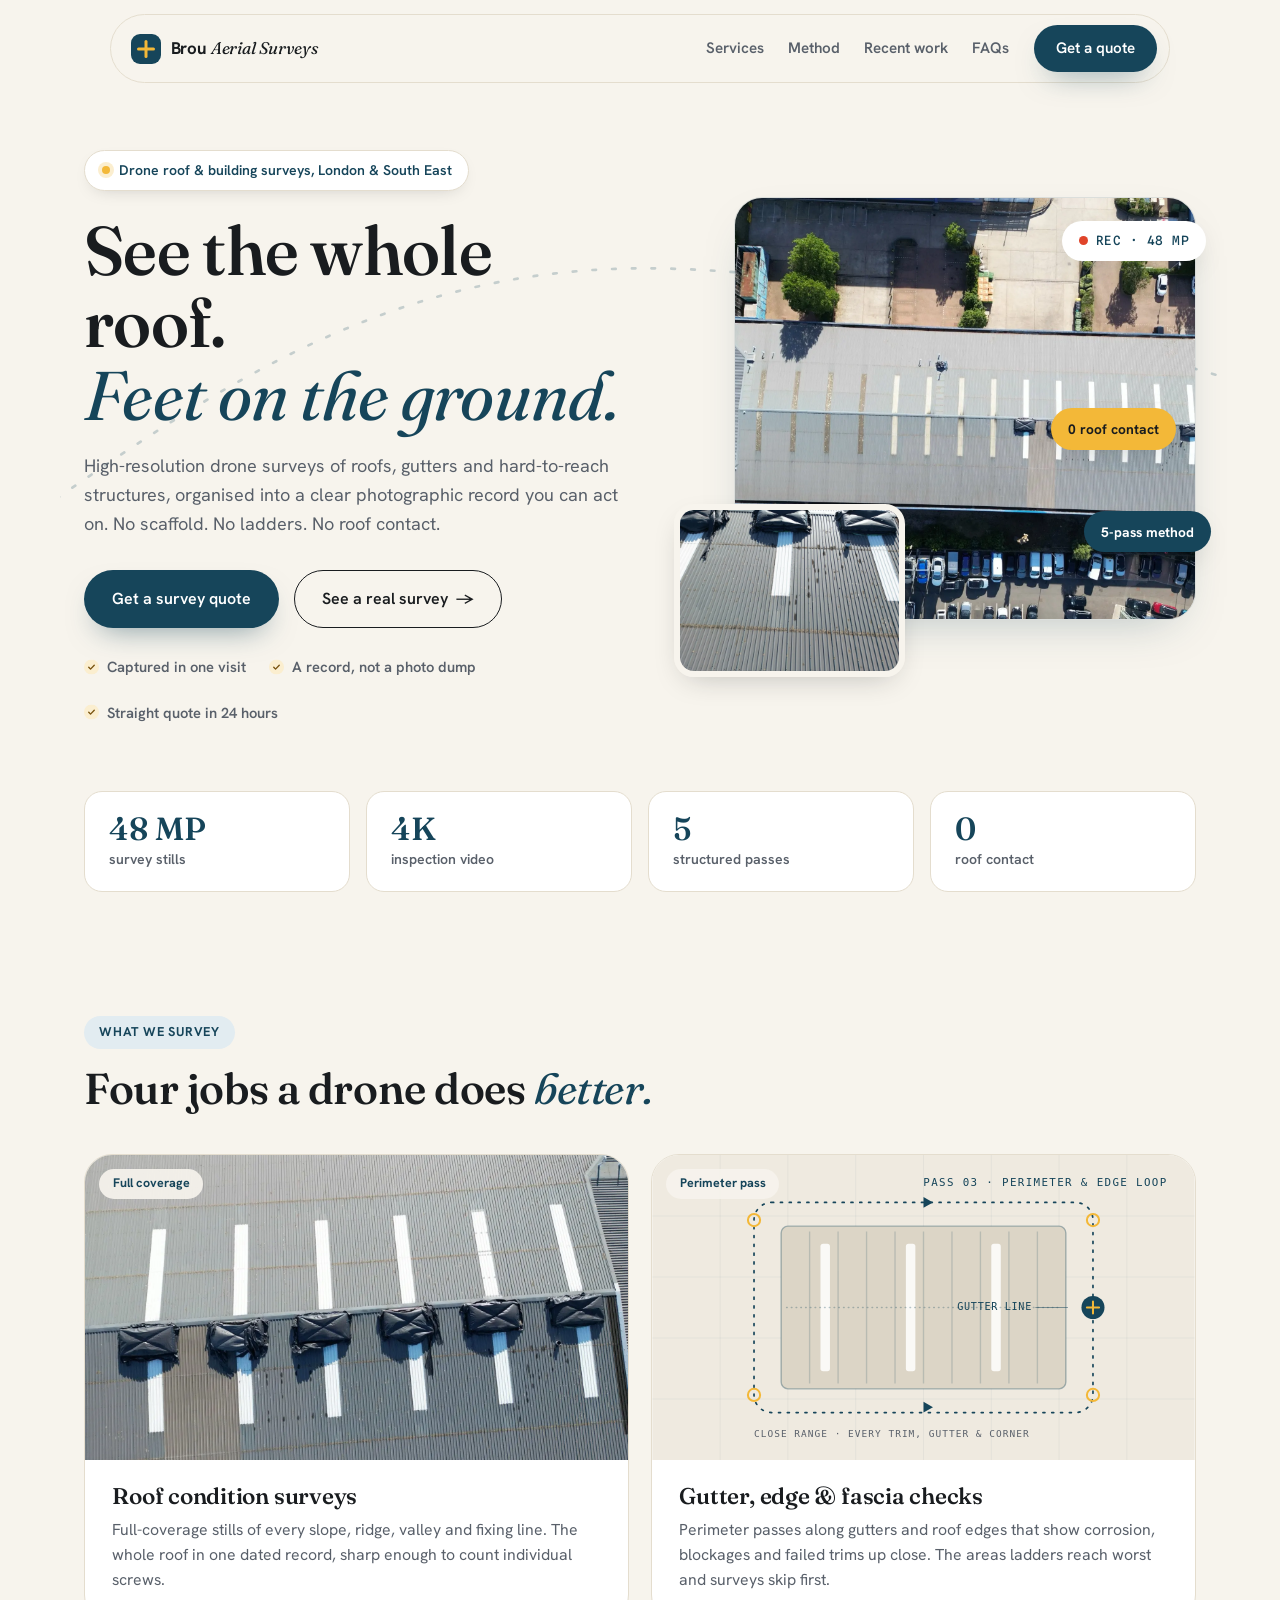
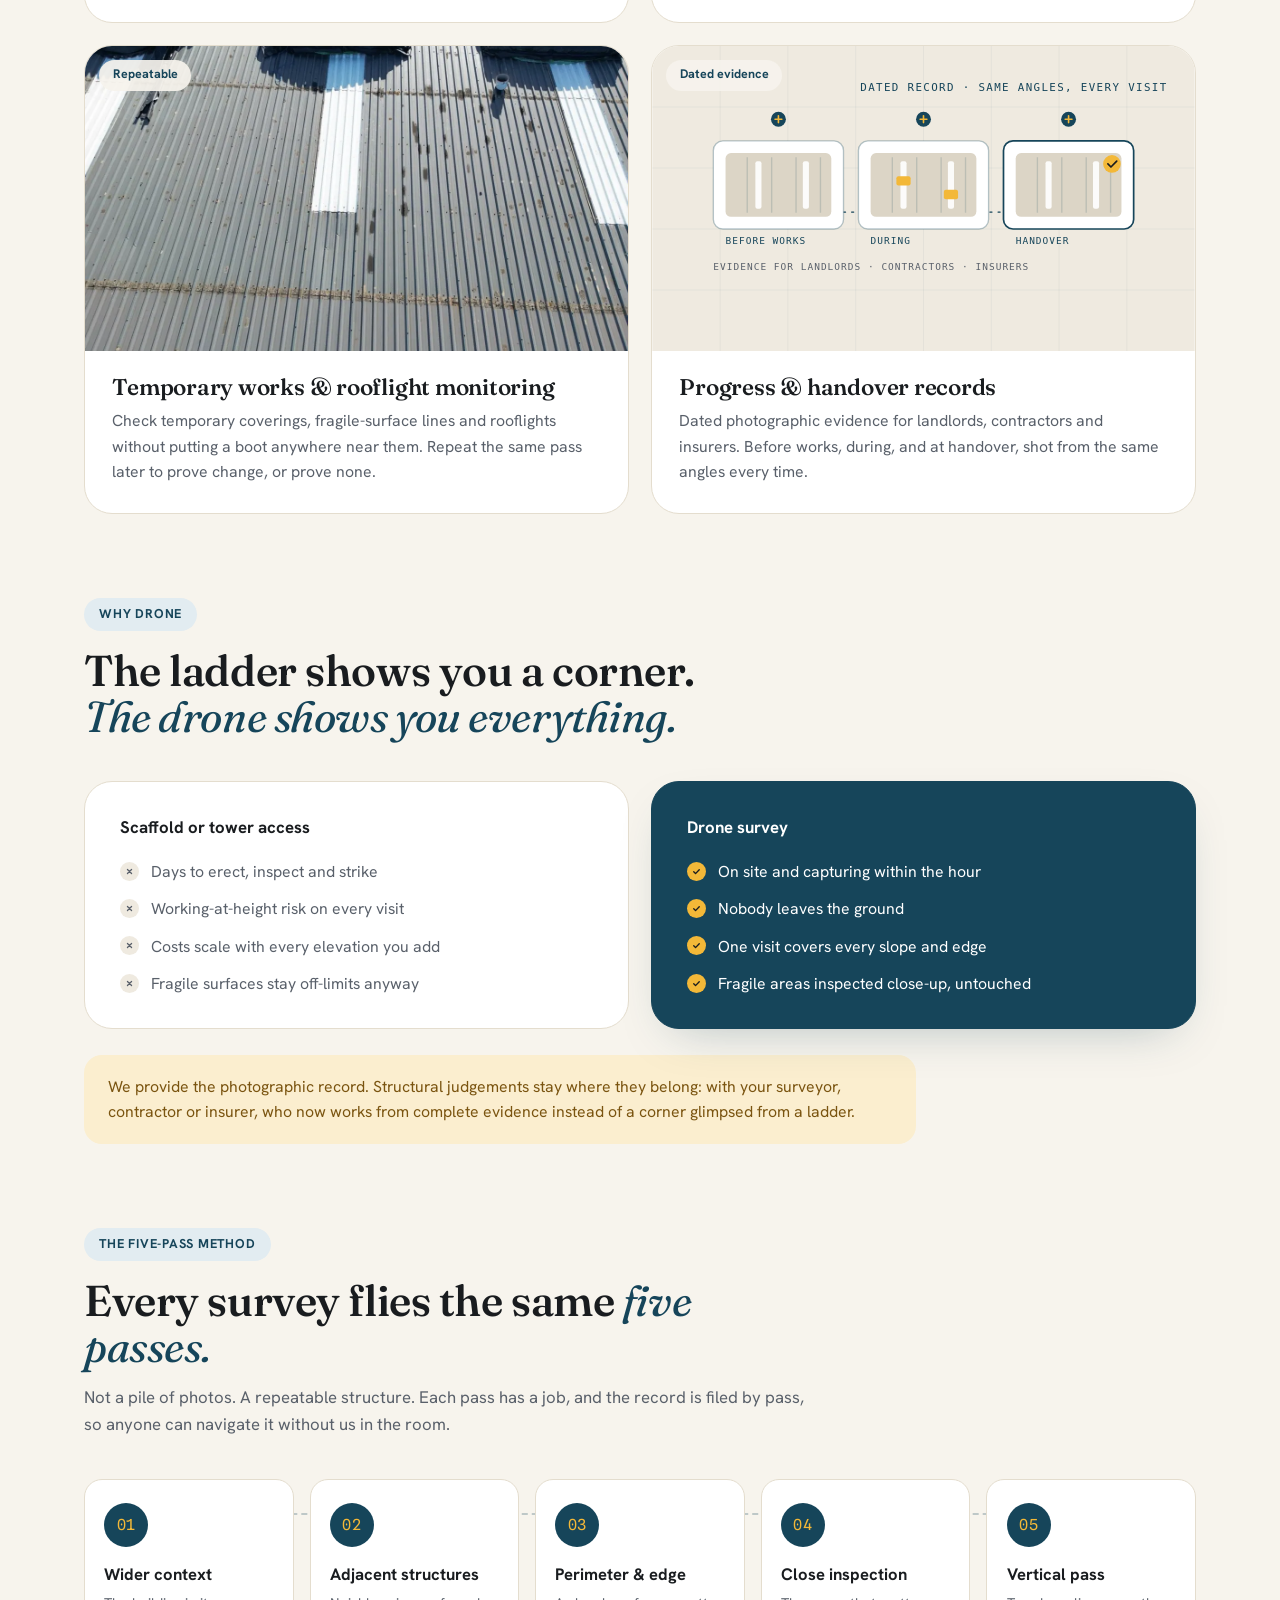
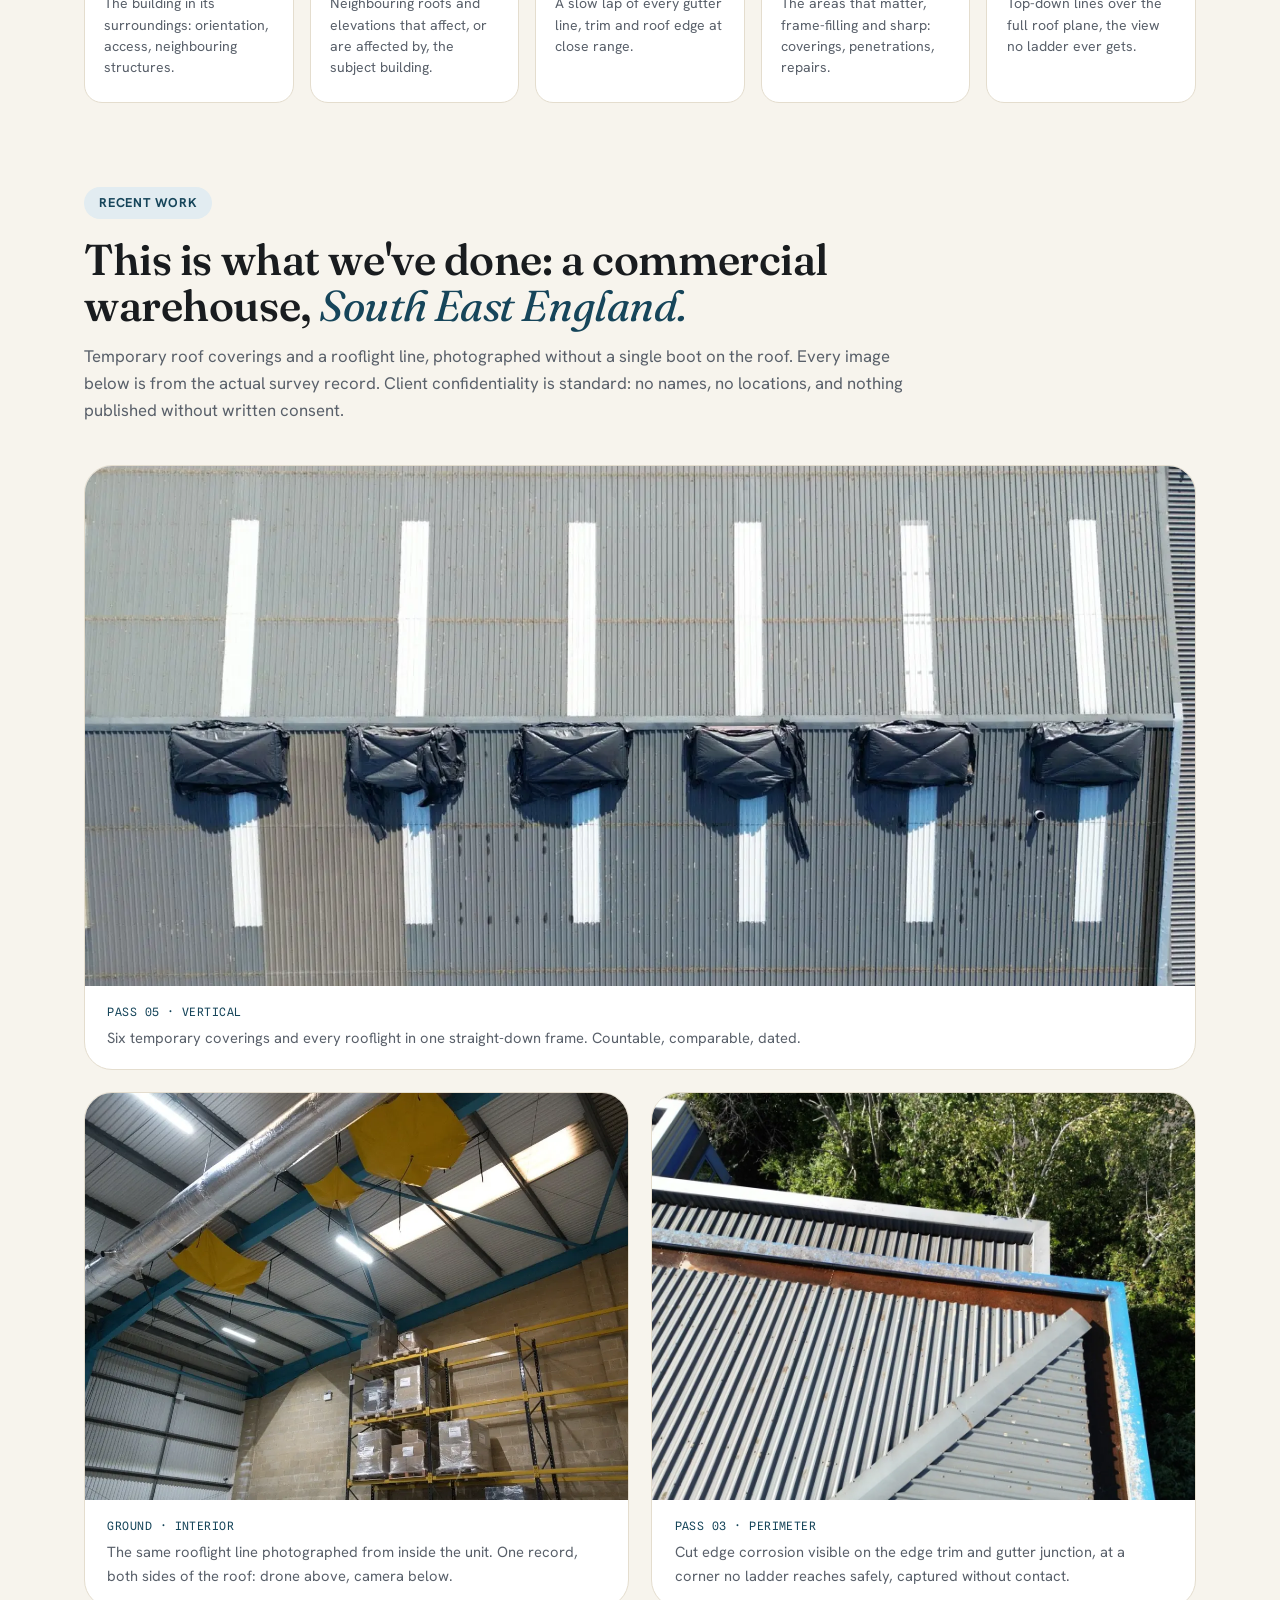
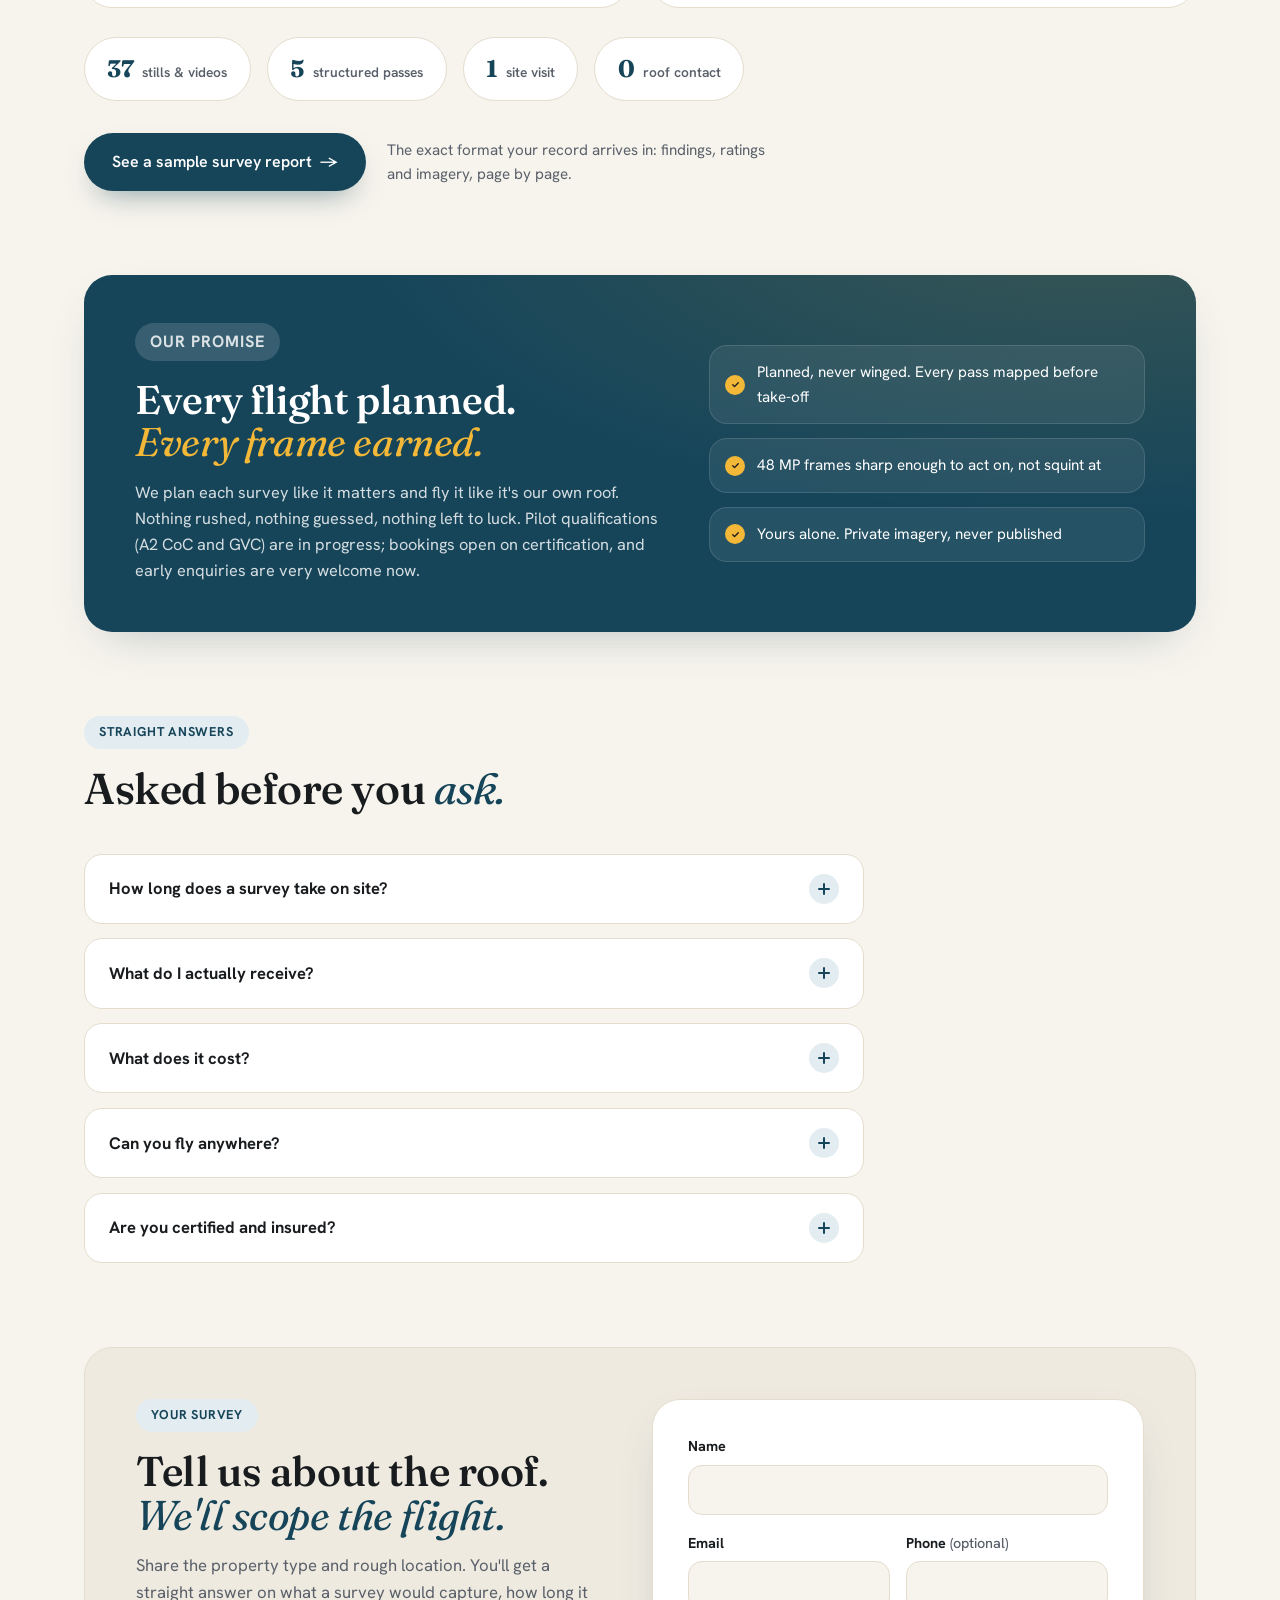
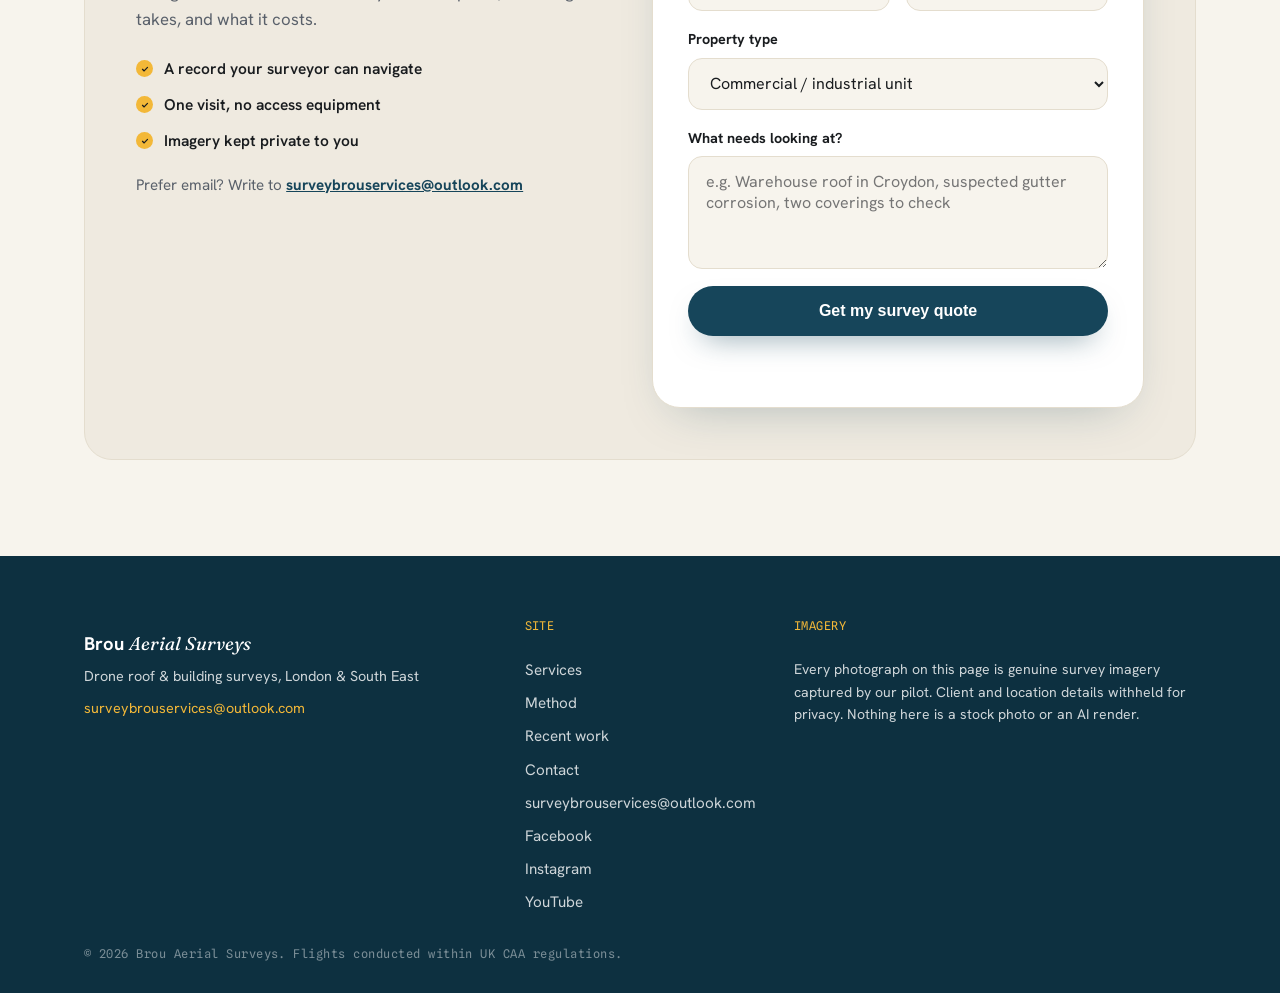
==== index.html @ 005e43a3 "Add social links (Facebook, Instagram, YouTube) to footer Co-Authored-By: Claude Fable 5 <noreply@an" ====
<!doctype html>
<html lang="en-GB">
<head>
  <meta charset="UTF-8" />
  <meta name="viewport" content="width=device-width, initial-scale=1.0, viewport-fit=cover" />
  <title>Brou Aerial Surveys | Drone roof &amp; building surveys, London &amp; South East</title>
  <meta name="description" content="High-resolution drone surveys of roofs, gutters and hard-to-reach structures, turned into a clear photographic record organised by flight pass. No scaffold, no ladders, no roof contact." />
  <meta name="theme-color" content="#F7F4ED" />
  <meta property="og:type" content="website" />
  <meta property="og:url" content="https://marcelking9.github.io/brou-aerial-surveys/" />
  <meta property="og:title" content="Brou Aerial Surveys: see the whole roof, feet on the ground" />
  <meta property="og:description" content="Drone roof &amp; building surveys across London &amp; the South East. 48MP stills, 4K video, a record organised by flight pass, captured without touching the roof." />
  <meta property="og:image" content="https://marcelking9.github.io/brou-aerial-surveys/assets/hero-estate.jpg" />
  <link rel="icon" href="data:image/svg+xml,%3Csvg xmlns='http://www.w3.org/2000/svg' viewBox='0 0 32 32'%3E%3Crect width='32' height='32' rx='8' fill='%2316455A'/%3E%3Cpath d='M16 7v18M7 16h18' stroke='%23F3B838' stroke-width='3' stroke-linecap='round'/%3E%3C/svg%3E" />
  <link rel="manifest" href="./manifest.json" />
  <link rel="apple-touch-icon" href="./assets/icon-180.png" />
  <meta name="mobile-web-app-capable" content="yes" />
  <meta name="apple-mobile-web-app-capable" content="yes" />
  <meta name="apple-mobile-web-app-status-bar-style" content="default" />
  <link rel="preconnect" href="https://fonts.googleapis.com" />
  <link rel="preconnect" href="https://fonts.gstatic.com" crossorigin />
  <link href="https://fonts.googleapis.com/css2?family=Fraunces:ital,opsz,wght@0,9..144,420;0,9..144,560;1,9..144,420&family=Hanken+Grotesk:wght@400;500;600;700&family=Spline+Sans+Mono:wght@500&display=swap" rel="stylesheet" />
  <link rel="stylesheet" href="./styles.css?v=20260703d" />
</head>
<body>

  <header class="topbar" id="topbar">
    <div class="topbar-pill">
      <a class="brand" href="#top">
        <span class="brand-mark" aria-hidden="true"></span>
        <span class="brand-word">Brou <em>Aerial&nbsp;Surveys</em></span>
      </a>
      <nav class="topnav" aria-label="Main">
        <a href="#services">Services</a>
        <a href="#method">Method</a>
        <a href="#casestudy">Recent work</a>
        <a href="#faq">FAQs</a>
      </nav>
      <a class="btn btn-solid btn-nav" href="#contact">Get a quote</a>
      <button class="nav-toggle" type="button" aria-label="Open menu" aria-expanded="false" aria-controls="mobilenav">
        <span></span><span></span>
      </button>
    </div>
  </header>

  <nav class="mobilenav" id="mobilenav" aria-label="Mobile">
    <a href="#services">Services</a>
    <a href="#method">Method</a>
    <a href="#casestudy">Recent work</a>
    <a href="#faq">FAQs</a>
    <a href="#contact"><em>Get a quote</em></a>
  </nav>

  <main id="top">

    <!-- ============ HERO ============ -->
    <section class="hero" aria-labelledby="hero-title">
      <svg class="hero-path" viewBox="0 0 1200 520" fill="none" aria-hidden="true" preserveAspectRatio="xMidYMid slice">
        <path d="M-40 430 C 240 380, 340 140, 620 150 S 1080 320, 1260 210" stroke="currentColor" stroke-width="1.5" stroke-dasharray="2 9" stroke-linecap="round"/>
      </svg>
      <div class="hero-inner">
        <div class="hero-copy">
          <p class="hero-badge"><span class="dot" aria-hidden="true"></span>Drone roof &amp; building surveys, London &amp; South East</p>
          <h1 id="hero-title">See the whole roof.<br /><em>Feet on the ground.</em></h1>
          <p class="hero-sub">High-resolution drone surveys of roofs, gutters and hard-to-reach structures, organised into a clear photographic record you can act on. No scaffold. No ladders. No roof contact.</p>
          <div class="hero-actions">
            <a class="btn btn-solid" href="#contact">Get a survey quote</a>
            <a class="btn btn-line" href="#casestudy">See a real survey <span aria-hidden="true">→</span></a>
          </div>
          <ul class="hero-trust" aria-label="What you can expect">
            <li>Captured in one visit</li>
            <li>A record, not a photo dump</li>
            <li>Straight quote in 24 hours</li>
          </ul>
        </div>
        <div class="hero-media" aria-hidden="false">
          <figure class="hero-photo">
            <img fetchpriority="high" src="./assets/hero-estate.webp" alt="Top-down drone photograph of a full commercial warehouse roof and its surroundings, captured in a single frame" />
          </figure>
          <figure class="hero-photo-sm">
            <img loading="lazy" decoding="async" src="./assets/coverings-close.webp" alt="Close-range drone photograph of temporary coverings secured over warehouse rooflights" />
          </figure>
          <div class="hero-chip chip-a mono"><span class="chip-dot" aria-hidden="true"></span>REC · 48 MP</div>
          <div class="hero-chip chip-b">0 roof contact</div>
          <div class="hero-chip chip-c">5-pass method</div>
        </div>
      </div>
      <ul class="stat-strip reveal-stagger" aria-label="Capture specification">
        <li><strong>48 MP</strong><span>survey stills</span></li>
        <li><strong>4K</strong><span>inspection video</span></li>
        <li><strong>5</strong><span>structured passes</span></li>
        <li><strong>0</strong><span>roof contact</span></li>
      </ul>
    </section>

    <!-- ============ SERVICES ============ -->
    <section class="section" id="services" aria-labelledby="services-title">
      <header class="section-head reveal">
        <p class="eyebrow">What we survey</p>
        <h2 id="services-title">Four jobs a drone does <em>better.</em></h2>
      </header>
      <div class="svc-grid reveal-stagger">
        <article class="svc">
          <div class="svc-media"><img loading="lazy" decoding="async" src="./assets/vertical-wide.webp" alt="Top-down drone view of a warehouse roof plane with rooflight lines and temporary coverings" /><span class="svc-tag">Full coverage</span></div>
          <div class="svc-body">
            <h3>Roof condition surveys</h3>
            <p>Full-coverage stills of every slope, ridge, valley and fixing line. The whole roof in one dated record, sharp enough to count individual screws.</p>
          </div>
        </article>
        <article class="svc">
          <div class="svc-media is-diagram"><img loading="lazy" decoding="async" src="./assets/diag-perimeter.svg" alt="Flight-plan diagram of a perimeter and edge inspection loop around a warehouse roof, with waypoints at every corner" /><span class="svc-tag">Perimeter pass</span></div>
          <div class="svc-body">
            <h3>Gutter, edge &amp; fascia checks</h3>
            <p>Perimeter passes along gutters and roof edges that show corrosion, blockages and failed trims up close. The areas ladders reach worst and surveys skip first.</p>
          </div>
        </article>
        <article class="svc">
          <div class="svc-media"><img loading="lazy" decoding="async" src="./assets/coverings-close.webp" alt="Close-range drone photograph of temporary coverings and rooflights on a fragile roof surface" /><span class="svc-tag">Repeatable</span></div>
          <div class="svc-body">
            <h3>Temporary works &amp; rooflight monitoring</h3>
            <p>Check temporary coverings, fragile-surface lines and rooflights without putting a boot anywhere near them. Repeat the same pass later to prove change, or prove none.</p>
          </div>
        </article>
        <article class="svc">
          <div class="svc-media is-diagram"><img loading="lazy" decoding="async" src="./assets/diag-record.svg" alt="Diagram of three dated survey frames of the same roof (before works, during, at handover) captured from the same angles" /><span class="svc-tag">Dated evidence</span></div>
          <div class="svc-body">
            <h3>Progress &amp; handover records</h3>
            <p>Dated photographic evidence for landlords, contractors and insurers. Before works, during, and at handover, shot from the same angles every time.</p>
          </div>
        </article>
      </div>
    </section>

    <!-- ============ WHY DRONE ============ -->
    <section class="section compare" aria-labelledby="compare-title">
      <header class="section-head reveal">
        <p class="eyebrow">Why drone</p>
        <h2 id="compare-title">The ladder shows you a corner.<br /><em>The drone shows you everything.</em></h2>
      </header>
      <div class="compare-grid reveal-stagger">
        <div class="compare-col">
          <p class="compare-head">Scaffold or tower access</p>
          <ul class="list-x">
            <li>Days to erect, inspect and strike</li>
            <li>Working-at-height risk on every visit</li>
            <li>Costs scale with every elevation you add</li>
            <li>Fragile surfaces stay off-limits anyway</li>
          </ul>
        </div>
        <div class="compare-col is-drone">
          <p class="compare-head">Drone survey</p>
          <ul class="list-check">
            <li>On site and capturing within the hour</li>
            <li>Nobody leaves the ground</li>
            <li>One visit covers every slope and edge</li>
            <li>Fragile areas inspected close-up, untouched</li>
          </ul>
        </div>
      </div>
      <p class="compare-note reveal">We provide the photographic record. Structural judgements stay where they belong: with your surveyor, contractor or insurer, who now works from complete evidence instead of a corner glimpsed from a ladder.</p>
    </section>

    <!-- ============ METHOD ============ -->
    <section class="section method" id="method" aria-labelledby="method-title">
      <header class="section-head reveal">
        <p class="eyebrow">The five-pass method</p>
        <h2 id="method-title">Every survey flies the same <em>five passes.</em></h2>
        <p class="section-sub">Not a pile of photos. A repeatable structure. Each pass has a job, and the record is filed by pass, so anyone can navigate it without us in the room.</p>
      </header>
      <ol class="pass-list reveal-stagger">
        <li><span class="pass-no mono">01</span><strong>Wider context</strong><p>The building in its surroundings: orientation, access, neighbouring structures.</p></li>
        <li><span class="pass-no mono">02</span><strong>Adjacent structures</strong><p>Neighbouring roofs and elevations that affect, or are affected by, the subject building.</p></li>
        <li><span class="pass-no mono">03</span><strong>Perimeter &amp; edge</strong><p>A slow lap of every gutter line, trim and roof edge at close range.</p></li>
        <li><span class="pass-no mono">04</span><strong>Close inspection</strong><p>The areas that matter, frame-filling and sharp: coverings, penetrations, repairs.</p></li>
        <li><span class="pass-no mono">05</span><strong>Vertical pass</strong><p>Top-down lines over the full roof plane, the view no ladder ever gets.</p></li>
      </ol>
    </section>

    <!-- ============ CASE STUDY ============ -->
    <section class="section casestudy" id="casestudy" aria-labelledby="case-title">
      <header class="section-head reveal">
        <p class="eyebrow">Recent work</p>
        <h2 id="case-title">This is what we've done: a commercial warehouse, <em>South East England.</em></h2>
        <p class="section-sub">Temporary roof coverings and a rooflight line, photographed without a single boot on the roof. Every image below is from the actual survey record. Client confidentiality is standard: no names, no locations, and nothing published without written consent.</p>
      </header>
      <figure class="case-figure case-wide reveal">
        <img loading="lazy" decoding="async" src="./assets/vertical-line.webp" alt="Straight-down drone photograph of six temporary coverings fixed along a warehouse rooflight line" />
        <figcaption><span class="mono">PASS 05 · VERTICAL</span> Six temporary coverings and every rooflight in one straight-down frame. Countable, comparable, dated.</figcaption>
      </figure>
      <div class="case-pair reveal-stagger">
        <figure class="case-figure">
          <img loading="lazy" decoding="async" src="./assets/inside-rooflights.webp" alt="Interior photograph of the warehouse showing yellow protective covers fitted beneath the same rooflights" />
          <figcaption><span class="mono">GROUND · INTERIOR</span> The same rooflight line photographed from inside the unit. One record, both sides of the roof: drone above, camera below.</figcaption>
        </figure>
        <figure class="case-figure">
          <img loading="lazy" decoding="async" src="./assets/corner-edge.webp" alt="Drone photograph looking down at a roof corner showing corroded blue edge trim and gutter junctions" />
          <figcaption><span class="mono">PASS 03 · PERIMETER</span> Cut edge corrosion visible on the edge trim and gutter junction, at a corner no ladder reaches safely, captured without contact.</figcaption>
        </figure>
      </div>
      <ul class="case-stats reveal" aria-label="Survey record contents">
        <li><strong>37</strong><span>stills &amp; videos</span></li>
        <li><strong>5</strong><span>structured passes</span></li>
        <li><strong>1</strong><span>site visit</span></li>
        <li><strong>0</strong><span>roof contact</span></li>
      </ul>
      <div class="case-cta reveal">
        <a class="btn btn-solid" href="./sample-report.html">See a sample survey report <span aria-hidden="true">→</span></a>
        <p>The exact format your record arrives in: findings, ratings and imagery, page by page.</p>
      </div>
    </section>

    <!-- ============ PROMISE ============ -->
    <section class="section" id="compliance" aria-labelledby="compliance-title">
      <div class="compliance-panel reveal">
        <div class="compliance-copy">
          <p class="eyebrow eyebrow-light">Our promise</p>
          <h2 id="compliance-title">Every flight planned.<br /><em>Every frame earned.</em></h2>
          <p>We plan each survey like it matters and fly it like it's our own roof. Nothing rushed, nothing guessed, nothing left to luck. Pilot qualifications (A2 CoC and GVC) are in progress; bookings open on certification, and early enquiries are very welcome now.</p>
        </div>
        <ul class="compliance-list">
          <li>Planned, never winged. Every pass mapped before take-off</li>
          <li>48&nbsp;MP frames sharp enough to act on, not squint at</li>
          <li>Yours alone. Private imagery, never published</li>
        </ul>
      </div>
    </section>

    <!-- ============ FAQ ============ -->
    <section class="section faq" id="faq" aria-labelledby="faq-title">
      <header class="section-head reveal">
        <p class="eyebrow">Straight answers</p>
        <h2 id="faq-title">Asked before you <em>ask.</em></h2>
      </header>
      <div class="faq-list reveal-stagger">
        <details>
          <summary>How long does a survey take on site?<span class="faq-icon" aria-hidden="true"></span></summary>
          <p>Most single-building surveys are captured within the hour. We arrive, run the airspace and site checks, fly the five passes, and you get on with your day. No access equipment, no closures, no fuss.</p>
        </details>
        <details>
          <summary>What do I actually receive?<span class="faq-icon" aria-hidden="true"></span></summary>
          <p>A dated photographic record of 48&nbsp;MP stills and 4K video, filed by flight pass so you can navigate it without us in the room. Shared privately with you, and only you. <a href="./sample-report.html">See a sample report</a> for the exact format.</p>
        </details>
        <details>
          <summary>What does it cost?<span class="faq-icon" aria-hidden="true"></span></summary>
          <p>Each survey is scoped on the roof itself: size, access and airspace. Send the property type and rough location and you'll have a straight quote within 24 hours. If you already have a scaffold or cherry picker quote, send that too and compare the two.</p>
        </details>
        <details>
          <summary>Can you fly anywhere?<span class="faq-icon" aria-hidden="true"></span></summary>
          <p>Airspace is checked before every flight. Most sites in London and the South East are flyable; some need extra permissions or coordination, and we tell you that up front, before anything is booked.</p>
        </details>
        <details>
          <summary>Are you certified and insured?<span class="faq-icon" aria-hidden="true"></span></summary>
          <p>Every flight is planned and flown within UK CAA rules. Pilot qualifications (A2 CoC and GVC) are in progress. Commercial bookings open on certification and insurance, and early enquiries are very welcome now.</p>
        </details>
      </div>
    </section>

    <!-- ============ CONTACT ============ -->
    <section class="contact" id="contact" aria-labelledby="contact-title">
      <div class="contact-inner">
        <div class="contact-copy reveal">
          <p class="eyebrow">Your survey</p>
          <h2 id="contact-title">Tell us about the roof.<br /><em>We'll scope the flight.</em></h2>
          <p class="section-sub">Share the property type and rough location. You'll get a straight answer on what a survey would capture, how long it takes, and what it costs.</p>
          <ul class="contact-trust">
            <li>A record your surveyor can navigate</li>
            <li>One visit, no access equipment</li>
            <li>Imagery kept private to you</li>
          </ul>
          <p class="contact-alt">Prefer email? Write to <a href="mailto:surveybrouservices@outlook.com">surveybrouservices@outlook.com</a></p>
        </div>
        <form class="contact-form reveal" name="drone-enquiry" method="POST" novalidate>
          <p class="hp" hidden aria-hidden="true"><label>Leave this empty <input name="bot-field" tabindex="-1" autocomplete="off" /></label></p>
          <div class="field">
            <label for="cName">Name</label>
            <input id="cName" type="text" name="name" autocomplete="name" required />
          </div>
          <div class="field-row">
            <div class="field">
              <label for="cEmail">Email</label>
              <input id="cEmail" type="email" name="email" autocomplete="email" required />
            </div>
            <div class="field">
              <label for="cPhone">Phone <span class="opt">(optional)</span></label>
              <input id="cPhone" type="tel" name="phone" autocomplete="tel" />
            </div>
          </div>
          <div class="field">
            <label for="cType">Property type</label>
            <select id="cType" name="property_type">
              <option value="commercial">Commercial / industrial unit</option>
              <option value="residential">Residential property</option>
              <option value="block">Block / estate management</option>
              <option value="other">Something else</option>
            </select>
          </div>
          <div class="field">
            <label for="cMessage">What needs looking at?</label>
            <textarea id="cMessage" name="message" rows="4" placeholder="e.g. Warehouse roof in Croydon, suspected gutter corrosion, two coverings to check"></textarea>
          </div>
          <button class="btn btn-solid btn-full" type="submit">Get my survey quote</button>
          <p class="form-status" id="contactStatus" role="status" aria-live="polite"></p>
          <noscript><p class="form-noscript">JavaScript is required to send this enquiry securely. Please enable JavaScript and try again.</p></noscript>
        </form>
      </div>
    </section>
  </main>

  <footer class="footer">
    <div class="footer-inner">
      <div class="footer-brand">
        <span class="brand-mark" aria-hidden="true"></span>
        <p>Brou <em>Aerial Surveys</em></p>
        <span>Drone roof &amp; building surveys, London &amp; South East</span>
        <a class="footer-mail" href="mailto:surveybrouservices@outlook.com">surveybrouservices@outlook.com</a>
      </div>
      <div class="footer-col">
        <p class="footer-head mono">Site</p>
        <a href="#services">Services</a>
        <a href="#method">Method</a>
        <a href="#casestudy">Recent work</a>
        <a href="#contact">Contact</a>
        <a href="mailto:surveybrouservices@outlook.com">surveybrouservices@outlook.com</a>
        <a href="https://www.facebook.com/profile.php?id=61591275375540" target="_blank" rel="noopener">Facebook</a>
        <a href="https://www.instagram.com/surveybrouservices/" target="_blank" rel="noopener">Instagram</a>
        <a href="https://www.youtube.com/@surveybrouservices" target="_blank" rel="noopener">YouTube</a>
      </div>
      <div class="footer-col footer-note">
        <p class="footer-head mono">Imagery</p>
        <span>Every photograph on this page is genuine survey imagery captured by our pilot. Client and location details withheld for privacy. Nothing here is a stock photo or an AI render.</span>
      </div>
    </div>
    <p class="footer-fine mono">© 2026 Brou Aerial Surveys. Flights conducted within UK CAA regulations.</p>
  </footer>

  <script src="./app.js?v=20260703d"></script>
</body>
</html>
---- styles.css ----
/* ============================================================
   Brou Aerial Surveys — v2 "clear skies" design
   Warm EdTech-platform language translated to drone surveying.
   Palette pulled from the survey photography itself:
   steel-blue edge trim, safety-amber rooflight covers, paper sky.
   ============================================================ */

:root {
  --paper:      #F7F4ED;
  --paper-2:    #EFEAE0;
  --card:       #FFFFFF;
  --ink:        #191C1F;
  --muted:      #59606A;
  --deep:       #16455A;
  --deep-2:     #0D3040;
  --deep-soft:  #E2ECF1;
  --amber:      #F3B838;
  --amber-soft: #FBEECF;
  --amber-ink:  #7A5410;
  --line:       #E4DDCE;
  --r-lg: 28px;
  --r-md: 18px;
  --r-pill: 999px;
  --shadow-soft: 0 18px 50px -24px rgba(22, 69, 90, 0.35);
  --shadow-chip: 0 10px 30px -12px rgba(25, 28, 31, 0.28);
  --font-display: "Fraunces", Georgia, serif;
  --font-body: "Hanken Grotesk", "Helvetica Neue", sans-serif;
  --font-mono: "Spline Sans Mono", "SF Mono", monospace;
}

* { box-sizing: border-box; margin: 0; padding: 0; }

html { scroll-behavior: smooth; scroll-padding-top: 96px; }

body {
  font-family: var(--font-body);
  background: var(--paper);
  color: var(--ink);
  line-height: 1.6;
  -webkit-font-smoothing: antialiased;
  overflow-x: hidden;
}

img { display: block; max-width: 100%; height: auto; }

.mono { font-family: var(--font-mono); letter-spacing: 0.04em; }

h1, h2, h3 { font-family: var(--font-display); font-weight: 560; line-height: 1.06; letter-spacing: -0.01em; }
h1 em, h2 em { font-style: italic; font-weight: 420; color: var(--deep); }

/* ---------- buttons ---------- */
.btn {
  display: inline-flex; align-items: center; gap: 0.5rem;
  padding: 0.95rem 1.7rem;
  border-radius: var(--r-pill);
  font-weight: 600; font-size: 1rem; text-decoration: none;
  border: 1.5px solid transparent;
  cursor: pointer;
  transition: transform 0.18s ease, box-shadow 0.18s ease, background 0.18s ease, color 0.18s ease;
}
.btn-solid {
  background: var(--deep); color: #fff;
  box-shadow: 0 14px 30px -14px rgba(22, 69, 90, 0.55);
}
.btn-solid:hover { background: var(--deep-2); transform: translateY(-2px); }
.btn-line { border-color: var(--ink); color: var(--ink); background: transparent; }
.btn-line:hover { background: var(--ink); color: var(--paper); transform: translateY(-2px); }
.btn-full { width: 100%; justify-content: center; }

/* ---------- topbar ---------- */
.topbar {
  position: fixed; inset: 0 0 auto 0; z-index: 60;
  display: flex; justify-content: center;
  padding: 14px 20px 0;
  pointer-events: none;
}
.topbar-pill {
  pointer-events: auto;
  display: flex; align-items: center; gap: 1.6rem;
  width: min(1060px, 100%);
  padding: 10px 12px 10px 20px;
  background: rgba(247, 244, 237, 0.82);
  backdrop-filter: blur(14px);
  -webkit-backdrop-filter: blur(14px);
  border: 1px solid var(--line);
  border-radius: var(--r-pill);
  transition: box-shadow 0.25s ease;
}
.topbar.is-scrolled .topbar-pill { box-shadow: var(--shadow-chip); }

.brand { display: inline-flex; align-items: center; gap: 0.6rem; text-decoration: none; color: var(--ink); margin-right: auto; }
.brand-mark {
  width: 30px; height: 30px; border-radius: 9px; flex: 0 0 auto;
  background: var(--deep);
  position: relative;
}
.brand-mark::before, .brand-mark::after {
  content: ""; position: absolute; background: var(--amber); border-radius: 2px;
}
.brand-mark::before { left: 50%; top: 6px; bottom: 6px; width: 3px; transform: translateX(-50%); }
.brand-mark::after  { top: 50%; left: 6px; right: 6px; height: 3px; transform: translateY(-50%); }
.brand-word { font-weight: 700; font-size: 1.06rem; letter-spacing: -0.01em; white-space: nowrap; }
.brand-word em { font-family: var(--font-display); font-style: italic; font-weight: 420; }

.topnav { display: flex; gap: 1.5rem; }
.topnav a {
  color: var(--muted); text-decoration: none; font-weight: 600; font-size: 0.95rem;
  transition: color 0.15s ease;
}
.topnav a:hover { color: var(--ink); }
.btn-nav { padding: 0.65rem 1.3rem; font-size: 0.95rem; }

.nav-toggle { display: none; background: none; border: 0; width: 42px; height: 42px; cursor: pointer; border-radius: 12px; }
.nav-toggle span { display: block; width: 20px; height: 2px; background: var(--ink); margin: 5px auto; border-radius: 2px; transition: transform 0.2s ease; }

.mobilenav {
  position: fixed; inset: 0; z-index: 55;
  background: var(--paper);
  display: none; flex-direction: column; justify-content: center; align-items: center; gap: 1.6rem;
}
.mobilenav.is-open { display: flex; }
.mobilenav a { font-family: var(--font-display); font-size: 2rem; color: var(--ink); text-decoration: none; }
.mobilenav a em { color: var(--deep); }

/* ---------- hero ---------- */
.hero {
  position: relative;
  padding: 150px 24px 40px;
  max-width: 1160px;
  margin: 0 auto;
}
.hero-path {
  position: absolute; inset: 0; width: 100%; height: 100%;
  color: rgba(22, 69, 90, 0.22);
  pointer-events: none;
}
.hero-inner {
  position: relative;
  display: grid;
  grid-template-columns: minmax(0, 1.05fr) minmax(0, 0.95fr);
  gap: 3.4rem;
  align-items: center;
}

.hero-badge {
  display: inline-flex; align-items: center; gap: 0.55rem;
  padding: 0.5rem 1.05rem;
  border-radius: var(--r-pill);
  background: var(--card); border: 1px solid var(--line);
  font-weight: 600; font-size: 0.88rem; color: var(--deep);
  box-shadow: 0 6px 18px -10px rgba(25,28,31,0.25);
  margin-bottom: 1.5rem;
}
.hero-badge .dot { width: 8px; height: 8px; border-radius: 50%; background: var(--amber); box-shadow: 0 0 0 4px var(--amber-soft); }

.hero h1 { font-size: clamp(2.7rem, 5.4vw, 4.3rem); margin-bottom: 1.2rem; }
.hero-sub { color: var(--muted); font-size: 1.13rem; max-width: 34rem; margin-bottom: 1.9rem; }
.hero-actions { display: flex; flex-wrap: wrap; gap: 0.9rem; margin-bottom: 1.7rem; }

.hero-trust { list-style: none; display: flex; flex-wrap: wrap; gap: 1.4rem; }
.hero-trust li {
  position: relative; padding-left: 1.45rem;
  font-size: 0.92rem; font-weight: 600; color: var(--muted);
}
.hero-trust li::before {
  content: ""; position: absolute; left: 0; top: 50%; transform: translateY(-50%);
  width: 15px; height: 15px; border-radius: 50%;
  background: var(--amber-soft);
  background-image: url("data:image/svg+xml,%3Csvg xmlns='http://www.w3.org/2000/svg' viewBox='0 0 16 16'%3E%3Cpath d='M4 8.5l2.6 2.6L12 5.5' fill='none' stroke='%237A5410' stroke-width='2' stroke-linecap='round' stroke-linejoin='round'/%3E%3C/svg%3E");
  background-size: 11px; background-position: center; background-repeat: no-repeat;
}

/* hero collage */
.hero-media { position: relative; min-height: 480px; }
.hero-photo {
  position: absolute; inset: 0 0 12% 8%;
  border-radius: var(--r-lg);
  overflow: hidden;
  box-shadow: var(--shadow-soft);
  border: 1px solid rgba(22,69,90,0.12);
}
.hero-photo img { width: 100%; height: 100%; object-fit: cover; }
.hero-photo-sm {
  position: absolute; left: -4%; bottom: 0;
  width: 46%; aspect-ratio: 4/3;
  border-radius: 20px; overflow: hidden;
  border: 6px solid var(--paper);
  box-shadow: var(--shadow-chip);
}
.hero-photo-sm img { width: 100%; height: 100%; object-fit: cover; }

.hero-chip {
  position: absolute;
  padding: 0.6rem 1.05rem;
  border-radius: var(--r-pill);
  font-size: 0.86rem; font-weight: 700;
  background: var(--card);
  box-shadow: var(--shadow-chip);
  animation: chip-float 5.2s ease-in-out infinite;
}
.hero-chip.chip-a { top: 5%; right: -2%; color: var(--deep); display: inline-flex; align-items: center; gap: 0.5rem; font-weight: 500; font-size: 0.8rem; font-family: var(--font-mono); }
.chip-dot { width: 9px; height: 9px; border-radius: 50%; background: #E0442A; animation: rec-blink 1.6s steps(2, start) infinite; }
.hero-chip.chip-b { top: 44%; right: 4%; background: var(--amber); color: var(--ink); animation-delay: 1.4s; }
.hero-chip.chip-c { bottom: 26%; right: -3%; background: var(--deep); color: #fff; animation-delay: 2.6s; }

@keyframes chip-float {
  0%, 100% { transform: translateY(0); }
  50% { transform: translateY(-9px); }
}
@keyframes rec-blink { 50% { opacity: 0.15; } }

/* stat strip */
.stat-strip {
  list-style: none;
  display: grid; grid-template-columns: repeat(4, 1fr); gap: 1rem;
  margin-top: 4.2rem;
}
.stat-strip li {
  background: var(--card);
  border: 1px solid var(--line);
  border-radius: var(--r-md);
  padding: 1.3rem 1.5rem;
  display: flex; flex-direction: column; gap: 0.15rem;
  transition: transform 0.2s ease, box-shadow 0.2s ease;
}
.stat-strip li:hover { transform: translateY(-4px); box-shadow: var(--shadow-chip); }
.stat-strip strong { font-family: var(--font-display); font-size: 2rem; font-weight: 560; color: var(--deep); line-height: 1; }
.stat-strip span { font-size: 0.88rem; color: var(--muted); font-weight: 600; }

/* ---------- shared section chrome ---------- */
.section { max-width: 1160px; margin: 0 auto; padding: 84px 24px 0; }

.section-head { max-width: 46rem; margin-bottom: 2.6rem; }
.section-head h2 { font-size: clamp(1.9rem, 3.6vw, 2.7rem); }
.section-sub { color: var(--muted); margin-top: 0.9rem; font-size: 1.05rem; }

.eyebrow {
  display: inline-block;
  padding: 0.38rem 0.95rem;
  border-radius: var(--r-pill);
  background: var(--deep-soft); color: var(--deep);
  font-size: 0.8rem; font-weight: 700; letter-spacing: 0.06em; text-transform: uppercase;
  margin-bottom: 1.1rem;
}
.eyebrow-light { background: rgba(255,255,255,0.14); color: var(--amber); }

/* ---------- services ---------- */
.svc-grid { display: grid; grid-template-columns: repeat(2, 1fr); gap: 1.4rem; }
.svc {
  background: var(--card);
  border: 1px solid var(--line);
  border-radius: var(--r-lg);
  overflow: hidden;
  transition: transform 0.22s ease, box-shadow 0.22s ease;
}
.svc:hover { transform: translateY(-6px); box-shadow: var(--shadow-soft); }
.svc-media { position: relative; aspect-ratio: 16/9; overflow: hidden; }
.svc-media img { width: 100%; height: 100%; object-fit: cover; transition: transform 0.5s ease; }
.svc:hover .svc-media img { transform: scale(1.045); }
.svc-tag {
  position: absolute; top: 14px; left: 14px;
  padding: 0.34rem 0.85rem;
  border-radius: var(--r-pill);
  background: rgba(247, 244, 237, 0.92);
  font-size: 0.78rem; font-weight: 700; color: var(--deep);
}
.svc-body { padding: 1.5rem 1.7rem 1.8rem; }
.svc-body h3 { font-size: 1.42rem; margin-bottom: 0.55rem; }
.svc-body p { color: var(--muted); font-size: 0.99rem; }

/* ---------- compare ---------- */
.compare-grid { display: grid; grid-template-columns: 1fr 1fr; gap: 1.4rem; }
.compare-col {
  border-radius: var(--r-lg);
  padding: 2rem 2.2rem;
  background: var(--card);
  border: 1px solid var(--line);
}
.compare-col.is-drone {
  background: var(--deep); color: #fff; border-color: var(--deep);
  box-shadow: var(--shadow-soft);
}
.compare-head { font-weight: 700; font-size: 1.05rem; margin-bottom: 1.1rem; }
.compare-col ul { list-style: none; display: grid; gap: 0.75rem; }
.compare-col li { position: relative; padding-left: 1.9rem; font-size: 0.99rem; }
.compare-col:not(.is-drone) li { color: var(--muted); }

.list-x li::before {
  content: ""; position: absolute; left: 0; top: 0.18rem;
  width: 19px; height: 19px; border-radius: 50%;
  background: var(--paper-2);
  background-image: url("data:image/svg+xml,%3Csvg xmlns='http://www.w3.org/2000/svg' viewBox='0 0 16 16'%3E%3Cpath d='M5 5l6 6M11 5l-6 6' stroke='%2359606A' stroke-width='1.8' stroke-linecap='round'/%3E%3C/svg%3E");
  background-size: 11px; background-position: center; background-repeat: no-repeat;
}
.list-check li::before {
  content: ""; position: absolute; left: 0; top: 0.18rem;
  width: 19px; height: 19px; border-radius: 50%;
  background: var(--amber);
  background-image: url("data:image/svg+xml,%3Csvg xmlns='http://www.w3.org/2000/svg' viewBox='0 0 16 16'%3E%3Cpath d='M4 8.5l2.6 2.6L12 5.5' fill='none' stroke='%23191C1F' stroke-width='2' stroke-linecap='round' stroke-linejoin='round'/%3E%3C/svg%3E");
  background-size: 11px; background-position: center; background-repeat: no-repeat;
}
.compare-note {
  margin-top: 1.6rem; max-width: 52rem;
  font-size: 0.99rem;
  padding: 1.2rem 1.5rem;
  background: var(--amber-soft);
  border-radius: var(--r-md);
  color: var(--amber-ink);
}

/* ---------- method ---------- */
.pass-list {
  list-style: none; counter-reset: pass;
  display: grid; grid-template-columns: repeat(5, 1fr); gap: 1rem;
  position: relative;
}
.pass-list::before {
  content: ""; position: absolute; top: 34px; left: 6%; right: 6%;
  border-top: 2px dashed rgba(22, 69, 90, 0.25);
}
.pass-list li {
  position: relative;
  background: var(--card);
  border: 1px solid var(--line);
  border-radius: var(--r-md);
  padding: 1.4rem 1.2rem 1.5rem;
  transition: transform 0.2s ease, box-shadow 0.2s ease;
}
.pass-list li:hover { transform: translateY(-4px); box-shadow: var(--shadow-chip); }
.pass-no {
  display: inline-flex; align-items: center; justify-content: center;
  width: 44px; height: 44px; border-radius: 50%;
  background: var(--deep); color: var(--amber);
  font-size: 0.95rem;
  margin-bottom: 0.9rem;
}
.pass-list strong { display: block; font-size: 1.04rem; margin-bottom: 0.35rem; }
.pass-list p { color: var(--muted); font-size: 0.88rem; line-height: 1.5; }

/* ---------- case study ---------- */
.casestudy .section-head { max-width: 52rem; }
.case-figure {
  border-radius: var(--r-lg); overflow: hidden;
  background: var(--card); border: 1px solid var(--line);
}
.case-wide { margin-bottom: 1.4rem; }
/* fixed render height: lazy loads must not shift anchor targets below */
.case-wide img { width: 100%; height: clamp(300px, 44vw, 520px); object-fit: cover; }
.case-pair { display: grid; grid-template-columns: 1fr 1fr; gap: 1.4rem; }
.case-pair img { width: 100%; aspect-ratio: 4/3; object-fit: cover; }
.case-figure figcaption {
  padding: 1.05rem 1.4rem 1.2rem;
  font-size: 0.92rem; color: var(--muted);
}
.case-figure figcaption .mono {
  display: block; font-size: 0.72rem; color: var(--deep);
  margin-bottom: 0.3rem; text-transform: uppercase;
}
.case-stats {
  list-style: none;
  display: flex; flex-wrap: wrap; gap: 1rem;
  margin-top: 1.8rem;
}
.case-stats li {
  display: flex; align-items: baseline; gap: 0.5rem;
  padding: 0.75rem 1.4rem;
  background: var(--card); border: 1px solid var(--line);
  border-radius: var(--r-pill);
}
.case-stats strong { font-family: var(--font-display); font-size: 1.5rem; color: var(--deep); }
.case-stats span { font-size: 0.86rem; color: var(--muted); font-weight: 600; }

/* ---------- compliance ---------- */
.compliance-panel {
  background: var(--deep);
  background-image: radial-gradient(120% 160% at 90% -20%, rgba(243, 184, 56, 0.16), transparent 55%);
  color: #fff;
  border-radius: var(--r-lg);
  padding: 3rem clamp(1.6rem, 4vw, 3.4rem);
  display: grid; grid-template-columns: 1.1fr 0.9fr; gap: 2.6rem;
  align-items: center;
  box-shadow: var(--shadow-soft);
}
.compliance-panel h2 { font-size: clamp(1.8rem, 3.2vw, 2.5rem); margin-bottom: 1rem; }
.compliance-panel h2 em { color: var(--amber); }
.compliance-panel p { color: rgba(255,255,255,0.82); font-size: 1.02rem; }
.compliance-list { list-style: none; display: grid; gap: 0.85rem; }
.compliance-list li {
  position: relative; padding: 0.9rem 1.1rem 0.9rem 2.9rem;
  background: rgba(255,255,255,0.07);
  border: 1px solid rgba(255,255,255,0.12);
  border-radius: var(--r-md);
  font-size: 0.95rem;
}
.compliance-list li::before {
  content: ""; position: absolute; left: 0.95rem; top: 50%; transform: translateY(-50%);
  width: 20px; height: 20px; border-radius: 50%;
  background: var(--amber);
  background-image: url("data:image/svg+xml,%3Csvg xmlns='http://www.w3.org/2000/svg' viewBox='0 0 16 16'%3E%3Cpath d='M4 8.5l2.6 2.6L12 5.5' fill='none' stroke='%23191C1F' stroke-width='2' stroke-linecap='round' stroke-linejoin='round'/%3E%3C/svg%3E");
  background-size: 11px; background-position: center; background-repeat: no-repeat;
}

/* ---------- faq ---------- */
.faq-list { max-width: 780px; display: grid; gap: 0.9rem; }
.faq-list details {
  background: var(--card);
  border: 1px solid var(--line);
  border-radius: var(--r-md);
  padding: 0 1.5rem;
  transition: box-shadow 0.2s ease;
}
.faq-list details[open] { box-shadow: var(--shadow-chip); }
.faq-list summary {
  list-style: none;
  display: flex; align-items: center; justify-content: space-between; gap: 1rem;
  padding: 1.2rem 0;
  font-weight: 700; font-size: 1.04rem;
  cursor: pointer;
}
.faq-list summary::-webkit-details-marker { display: none; }
.faq-icon {
  flex: 0 0 auto; width: 30px; height: 30px; border-radius: 50%;
  background: var(--deep-soft); position: relative;
  transition: transform 0.25s ease, background 0.25s ease;
}
.faq-icon::before, .faq-icon::after {
  content: ""; position: absolute; background: var(--deep); border-radius: 2px;
}
.faq-icon::before { left: 50%; top: 9px; bottom: 9px; width: 2px; transform: translateX(-50%); }
.faq-icon::after { top: 50%; left: 9px; right: 9px; height: 2px; transform: translateY(-50%); }
.faq-list details[open] .faq-icon { transform: rotate(45deg); background: var(--amber); }
.faq-list details p { color: var(--muted); padding: 0 0 1.35rem; max-width: 60ch; }

/* ---------- contact ---------- */
.contact { max-width: 1160px; margin: 84px auto 0; padding: 0 24px; }
.contact-inner {
  display: grid; grid-template-columns: 1fr 1.05fr; gap: 3rem;
  background: var(--paper-2);
  border-radius: var(--r-lg);
  padding: clamp(1.8rem, 4vw, 3.4rem);
  border: 1px solid var(--line);
}
.contact-copy h2 { font-size: clamp(1.9rem, 3.4vw, 2.6rem); margin-bottom: 0.9rem; }
.contact-trust { list-style: none; margin-top: 1.5rem; display: grid; gap: 0.7rem; }
.contact-trust li {
  position: relative; padding-left: 1.75rem;
  font-weight: 600; font-size: 0.97rem; color: var(--ink);
}
.contact-trust li::before {
  content: ""; position: absolute; left: 0; top: 0.22rem;
  width: 17px; height: 17px; border-radius: 50%;
  background: var(--amber);
  background-image: url("data:image/svg+xml,%3Csvg xmlns='http://www.w3.org/2000/svg' viewBox='0 0 16 16'%3E%3Cpath d='M4 8.5l2.6 2.6L12 5.5' fill='none' stroke='%23191C1F' stroke-width='2' stroke-linecap='round' stroke-linejoin='round'/%3E%3C/svg%3E");
  background-size: 10px; background-position: center; background-repeat: no-repeat;
}

.contact-form {
  background: var(--card);
  border-radius: var(--r-lg);
  border: 1px solid var(--line);
  box-shadow: var(--shadow-soft);
  padding: clamp(1.5rem, 3vw, 2.2rem);
  display: grid; gap: 1.05rem;
}
.field { display: grid; gap: 0.4rem; }
.field-row { display: grid; grid-template-columns: 1fr 1fr; gap: 1.05rem; }
.field label { font-weight: 700; font-size: 0.9rem; }
.field .opt { color: var(--muted); font-weight: 500; }
.field input, .field select, .field textarea {
  font-family: var(--font-body); font-size: 1rem; color: var(--ink);
  padding: 0.85rem 1.05rem;
  border-radius: 14px;
  border: 1.5px solid var(--line);
  background: var(--paper);
  transition: border-color 0.15s ease, box-shadow 0.15s ease;
  width: 100%;
}
.field textarea { resize: vertical; }
.field input:focus, .field select:focus, .field textarea:focus {
  outline: none; border-color: var(--deep);
  box-shadow: 0 0 0 4px var(--deep-soft);
}
.field input[aria-invalid="true"] { border-color: #C4442A; box-shadow: 0 0 0 4px rgba(196, 68, 42, 0.12); }
.form-status { font-size: 0.95rem; font-weight: 600; color: var(--deep); min-height: 1.2em; }
.form-status.is-error { color: #C4442A; }
.form-noscript { font-size: 0.9rem; color: #C4442A; }

/* ---------- footer ---------- */
.footer { margin-top: 96px; background: var(--deep-2); color: rgba(255,255,255,0.8); }
.footer-inner {
  max-width: 1160px; margin: 0 auto;
  padding: 60px 24px 30px;
  display: grid; grid-template-columns: 1.2fr 0.6fr 1.2fr; gap: 2.4rem;
}
.footer-brand p { font-weight: 700; font-size: 1.15rem; color: #fff; margin: 0.8rem 0 0.25rem; }
.footer-brand p em { font-family: var(--font-display); font-style: italic; font-weight: 420; }
.footer-brand > span { font-size: 0.9rem; }
.footer-head { color: var(--amber); font-size: 0.75rem; text-transform: uppercase; margin-bottom: 0.9rem; }
.footer-col { display: flex; flex-direction: column; gap: 0.55rem; }
.footer-col a { color: rgba(255,255,255,0.8); text-decoration: none; font-size: 0.95rem; }
.footer-col a:hover { color: #fff; }
.footer-note span { font-size: 0.88rem; line-height: 1.6; }
.footer-fine {
  max-width: 1160px; margin: 0 auto;
  padding: 0 24px 30px;
  font-size: 0.75rem; color: rgba(255,255,255,0.45);
}

/* ---------- reveal animations ---------- */
.reveal, .reveal-stagger > * {
  opacity: 0; transform: translateY(22px);
  transition: opacity 0.7s ease, transform 0.7s ease;
}
.reveal.is-in, .reveal-stagger.is-in > * { opacity: 1; transform: none; }
.reveal-stagger.is-in > *:nth-child(1) { transition-delay: 0s; }
.reveal-stagger.is-in > *:nth-child(2) { transition-delay: 0.09s; }
.reveal-stagger.is-in > *:nth-child(3) { transition-delay: 0.18s; }
.reveal-stagger.is-in > *:nth-child(4) { transition-delay: 0.27s; }
.reveal-stagger.is-in > *:nth-child(5) { transition-delay: 0.36s; }

@media (prefers-reduced-motion: reduce) {
  html { scroll-behavior: auto; }
  .hero-chip { animation: none; }
  .chip-dot { animation: none; }
  .reveal, .reveal-stagger > * { opacity: 1; transform: none; transition: none; }
}

/* ---------- responsive ---------- */
@media (max-width: 980px) {
  .hero-inner { grid-template-columns: 1fr; gap: 2.6rem; }
  .hero { padding-top: 120px; }
  .hero-media { min-height: 0; aspect-ratio: 5/4; }
  .hero-photo { inset: 0 0 14% 10%; }
  .stat-strip { grid-template-columns: repeat(2, 1fr); }
  .pass-list { grid-template-columns: repeat(2, 1fr); }
  .pass-list::before { display: none; }
  .compliance-panel { grid-template-columns: 1fr; }
  .contact-inner { grid-template-columns: 1fr; }
  .footer-inner { grid-template-columns: 1fr; gap: 2rem; }
}

@media (max-width: 760px) {
  .topnav, .btn-nav { display: none; }
  .nav-toggle { display: block; }
  .hero-path { display: none; }
  .hero h1 { font-size: clamp(2.3rem, 9.5vw, 3rem); }
  .hero-chip.chip-a { right: 2%; }
  .hero-chip.chip-c { right: 0; }
  .field-row { grid-template-columns: 1fr; }
  .svc-grid { grid-template-columns: 1fr; }
  .compare-grid { grid-template-columns: 1fr; }
  .case-pair { grid-template-columns: 1fr; }
  .pass-list { grid-template-columns: 1fr; }
  .stat-strip { margin-top: 3rem; }
  .section { padding-top: 64px; }
}

/* ---------- contact email links ---------- */
.contact-alt { margin-top: 1.2rem; font-size: 0.95rem; color: var(--muted); }
.contact-alt a { color: var(--deep); font-weight: 700; }
.footer-mail { display: inline-block; margin-top: 0.5rem; color: var(--amber); text-decoration: none; font-size: 0.9rem; }
.footer-mail:hover { text-decoration: underline; }

/* ---------- app feel ---------- */
* { -webkit-tap-highlight-color: transparent; }
html { -webkit-text-size-adjust: 100%; }
.topbar { padding-top: max(14px, env(safe-area-inset-top)); }
.topbar-pill { min-height: 56px; }

/* landscape phones: short viewport, don't let the hero eat the screen */
@media (max-height: 500px) and (orientation: landscape) {
  .hero { padding-top: 92px; }
  .hero-inner { grid-template-columns: minmax(0, 1.1fr) minmax(0, 0.9fr); gap: 2rem; }
  .hero-media { min-height: 0; aspect-ratio: auto; height: 300px; }
  .hero h1 { font-size: clamp(2rem, 4.5vw, 2.8rem); }
  .mobilenav { gap: 0.9rem; }
  .mobilenav a { font-size: 1.35rem; }
  .section { padding-top: 52px; }
}

/* ---------- case study CTA (sample report) ---------- */
.case-cta {
  margin-top: 2rem;
  display: flex; align-items: center; gap: 1.3rem; flex-wrap: wrap;
}
.case-cta p { color: var(--muted); font-size: 0.95rem; max-width: 24rem; }

/* ---------- inline links ---------- */
.faq-list details p a { color: var(--deep); font-weight: 600; }
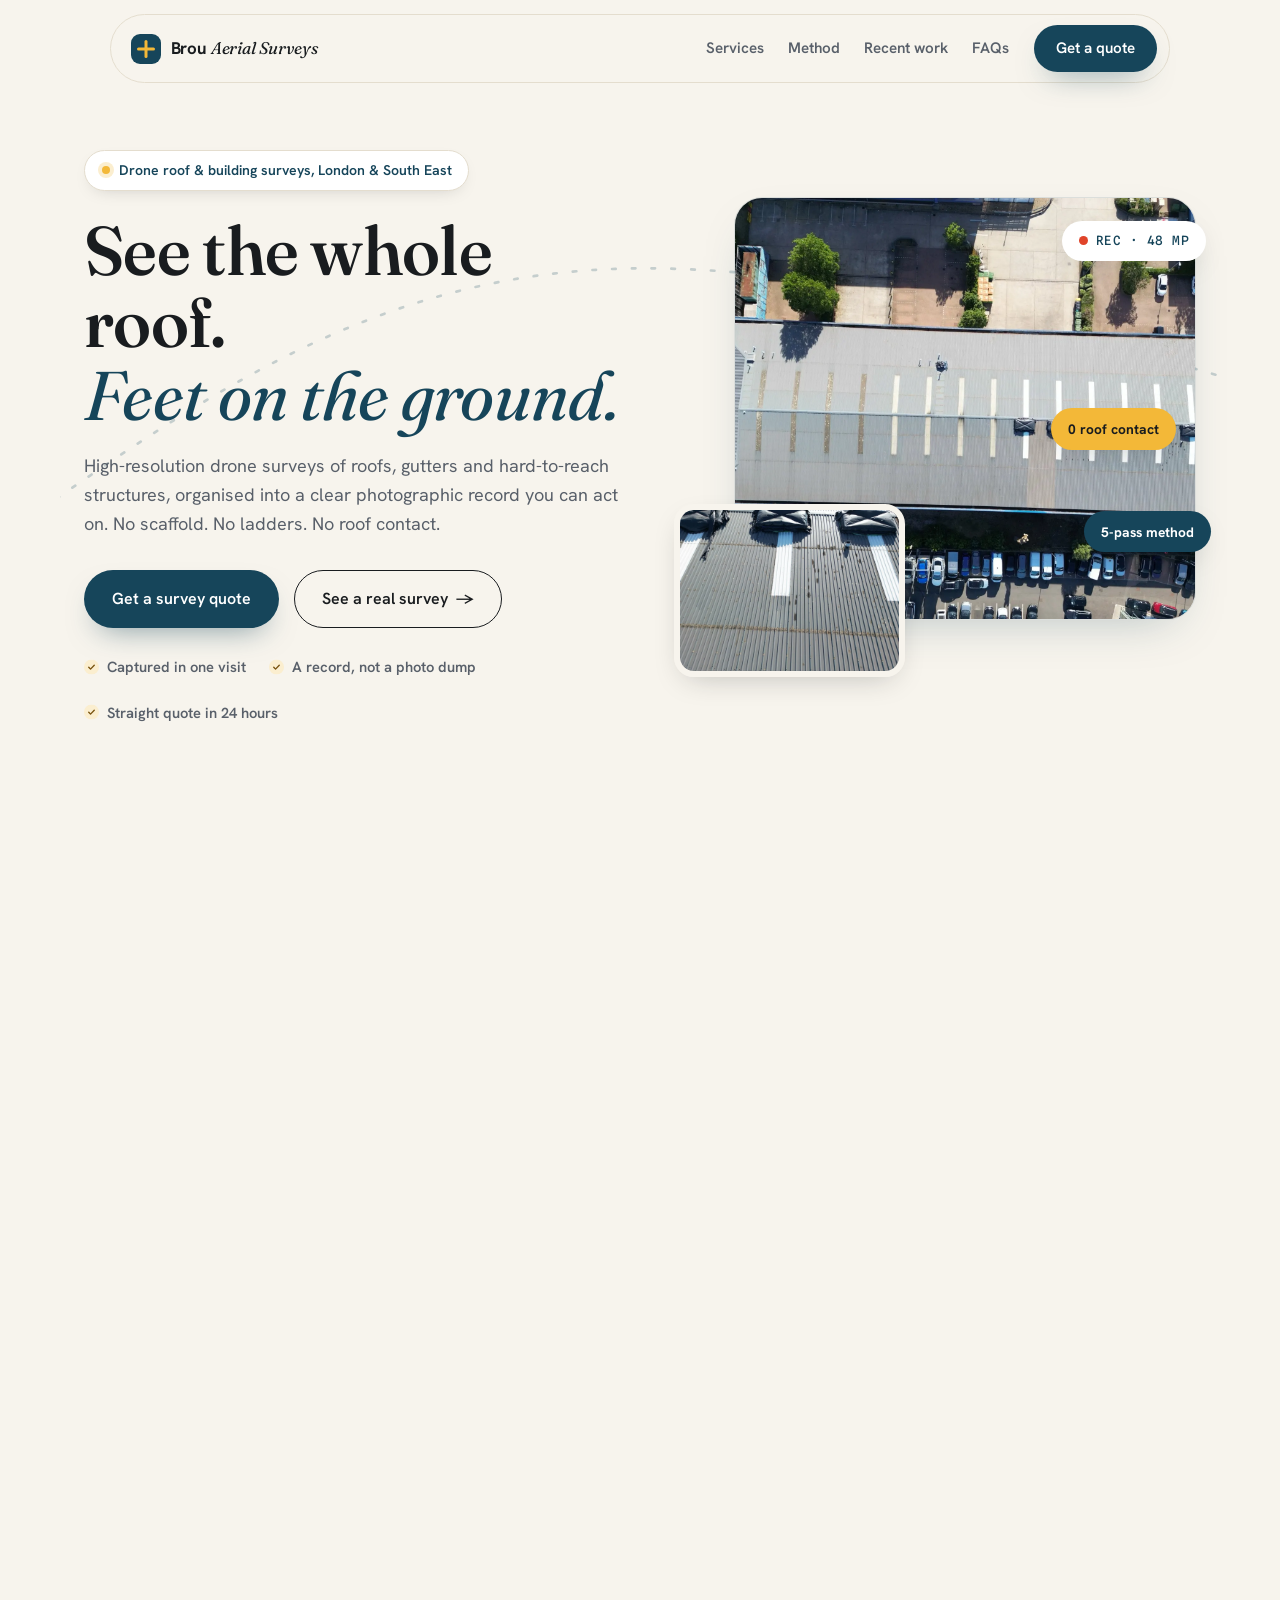
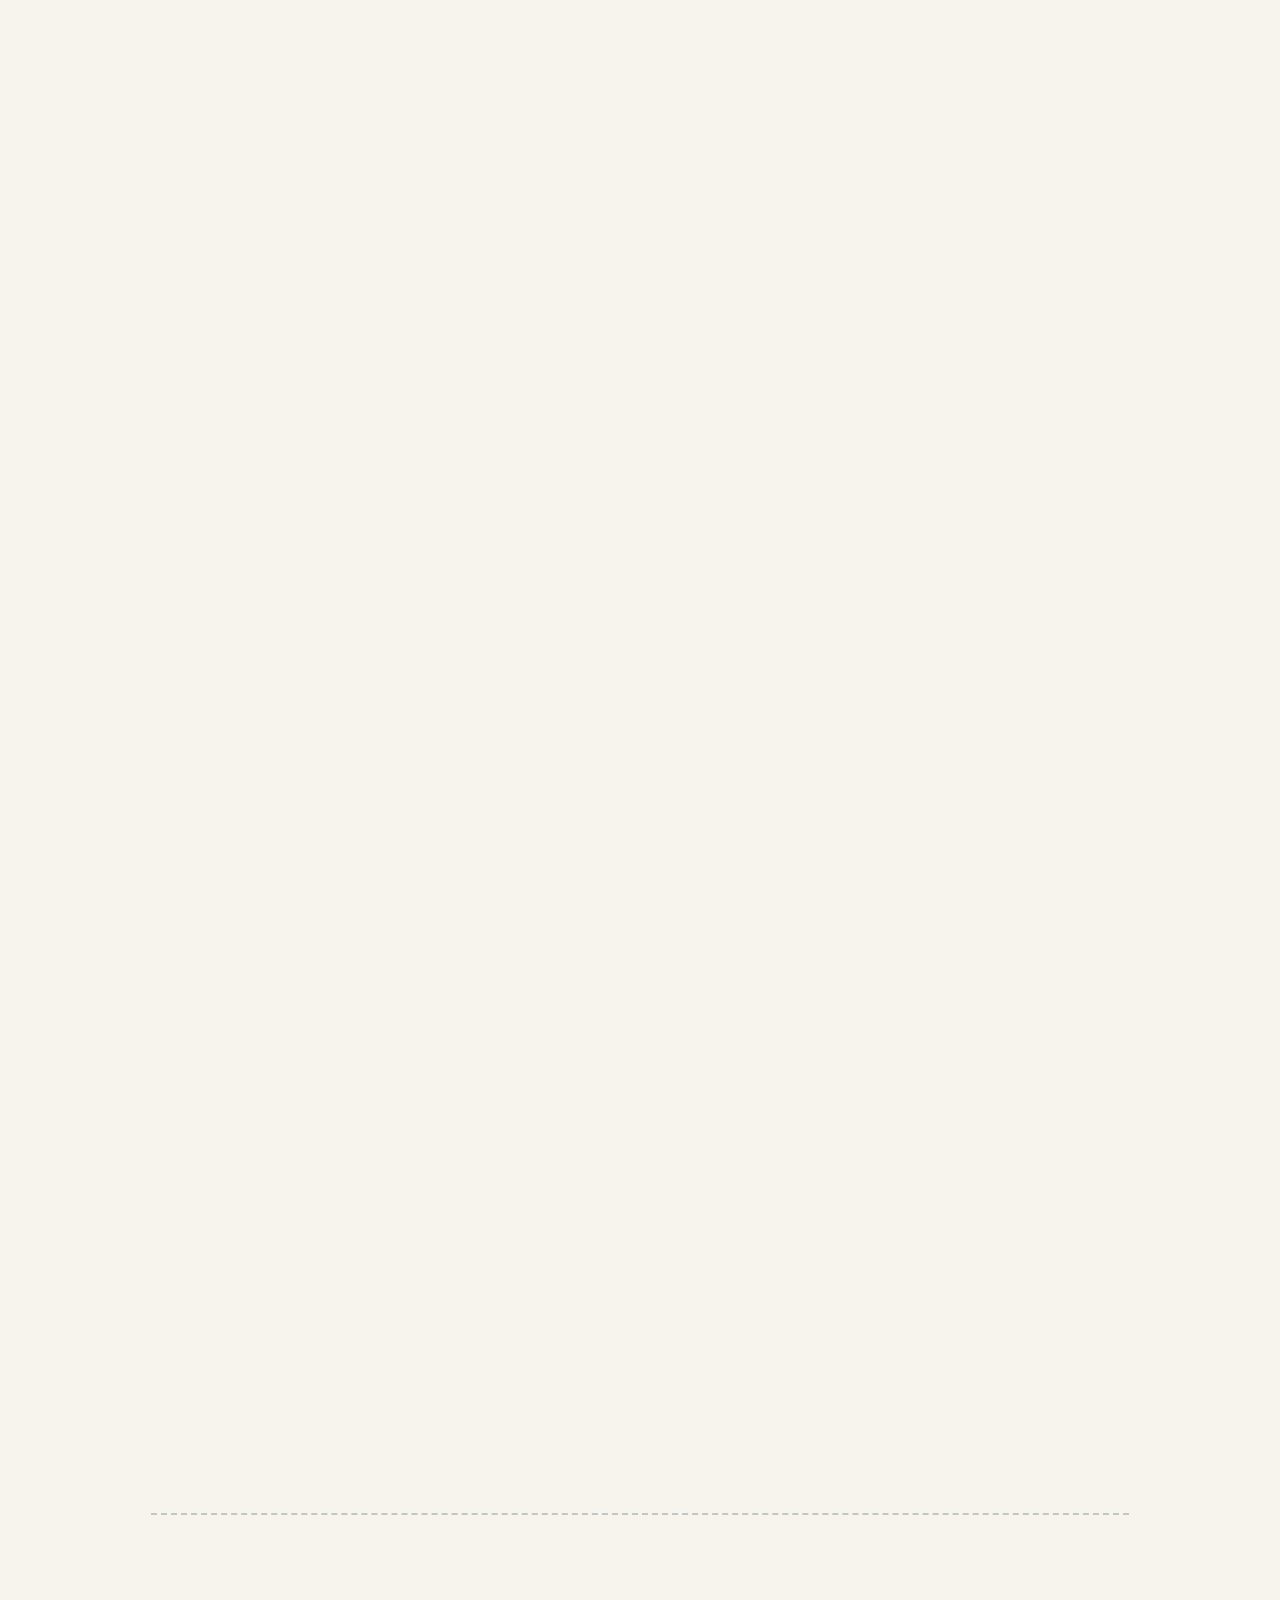
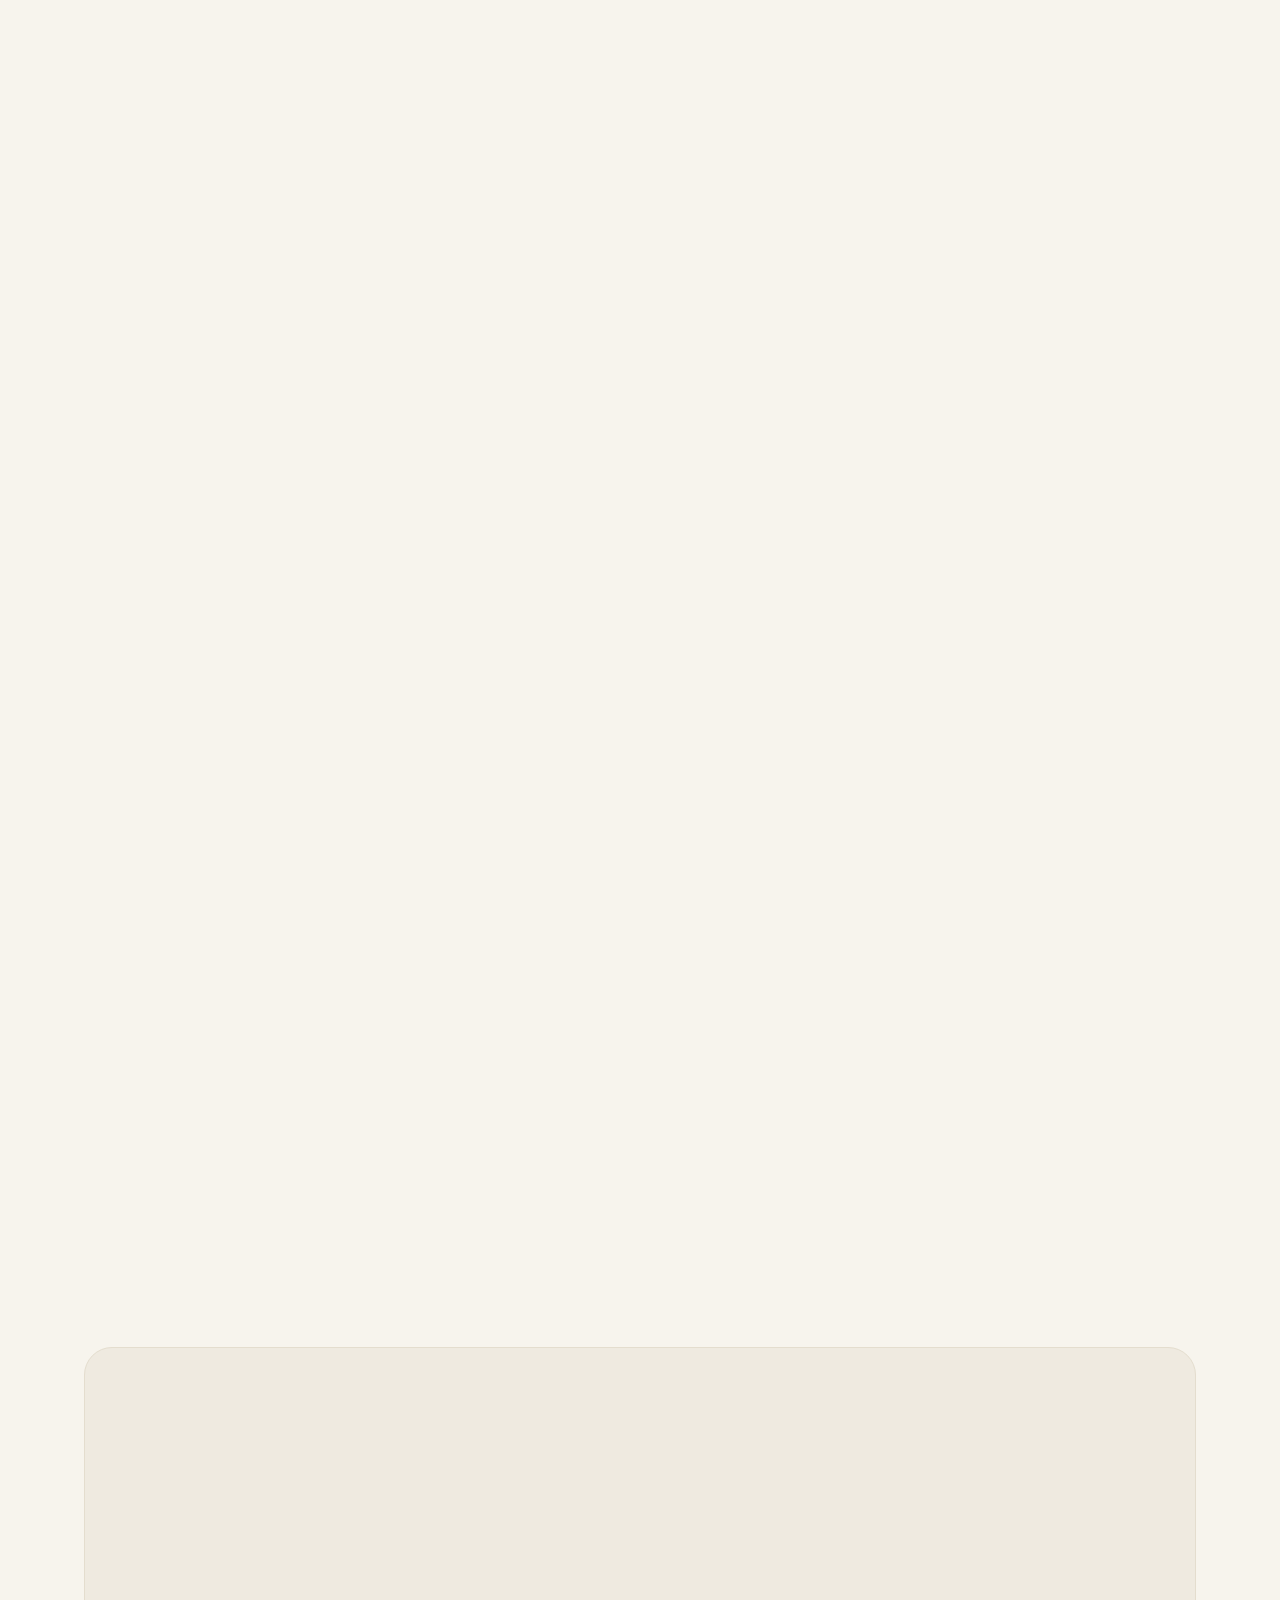
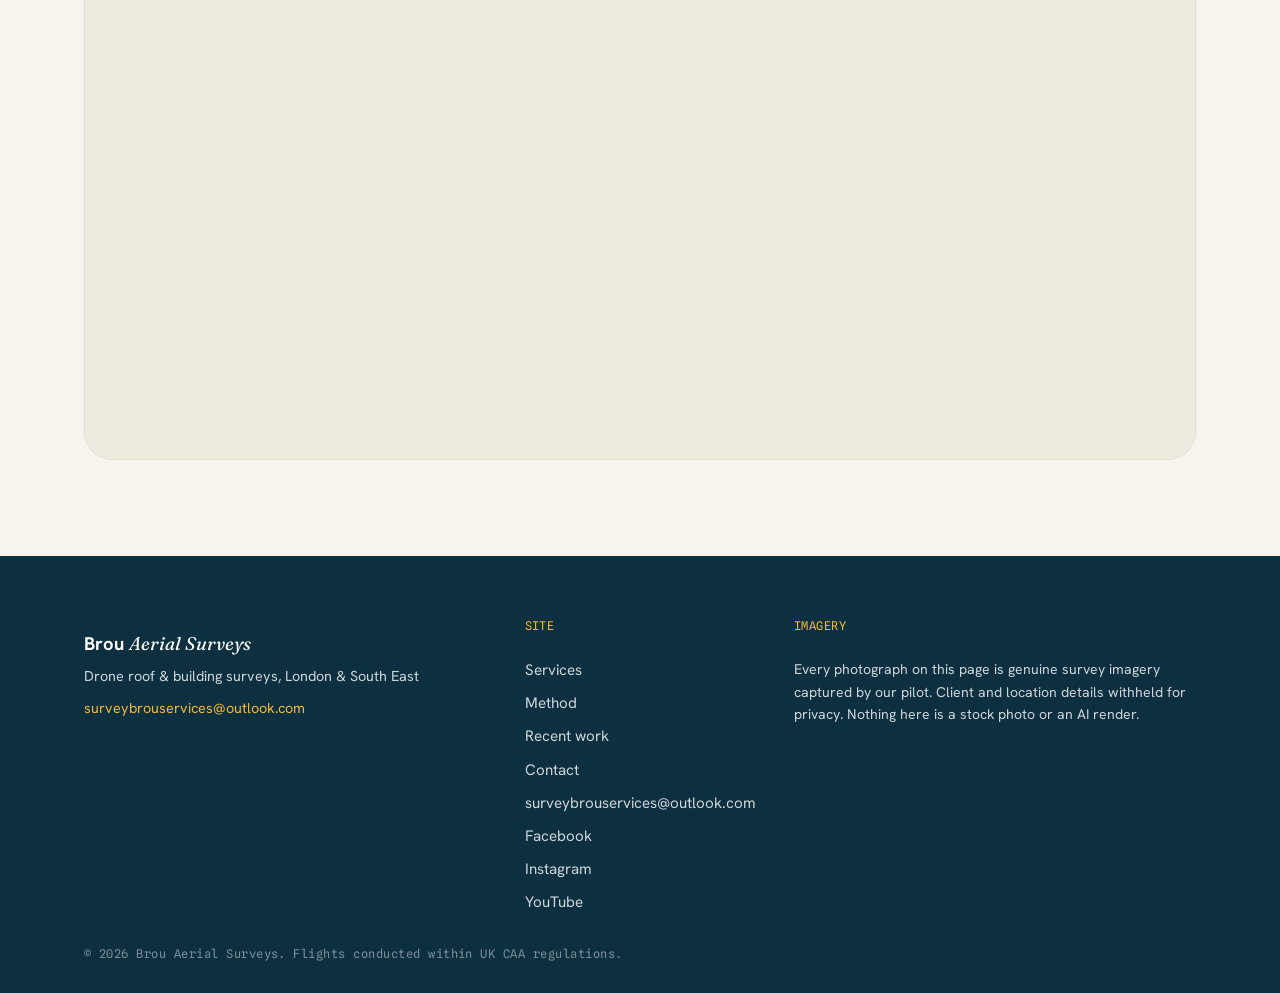
==== commit 3b118a5c: "No-JS visibility guard, SEO scaffolding, keyboard access - Reveal animation now gated behind html.js" ====
--- a/index.html
+++ b/index.html
@@ -11,6 +11,12 @@
   <meta property="og:title" content="Brou Aerial Surveys: see the whole roof, feet on the ground" />
   <meta property="og:description" content="Drone roof &amp; building surveys across London &amp; the South East. 48MP stills, 4K video, a record organised by flight pass, captured without touching the roof." />
   <meta property="og:image" content="https://marcelking9.github.io/brou-aerial-surveys/assets/hero-estate.jpg" />
+  <meta name="twitter:card" content="summary_large_image" />
+  <meta name="twitter:title" content="Brou Aerial Surveys: see the whole roof, feet on the ground" />
+  <meta name="twitter:description" content="Drone roof &amp; building surveys across London &amp; the South East. 48MP stills, 4K video, a record organised by flight pass." />
+  <meta name="twitter:image" content="https://marcelking9.github.io/brou-aerial-surveys/assets/hero-estate.jpg" />
+  <link rel="canonical" href="https://marcelking9.github.io/brou-aerial-surveys/" />
+  <script>document.documentElement.classList.add("js");</script>
   <link rel="icon" href="data:image/svg+xml,%3Csvg xmlns='http://www.w3.org/2000/svg' viewBox='0 0 32 32'%3E%3Crect width='32' height='32' rx='8' fill='%2316455A'/%3E%3Cpath d='M16 7v18M7 16h18' stroke='%23F3B838' stroke-width='3' stroke-linecap='round'/%3E%3C/svg%3E" />
   <link rel="manifest" href="./manifest.json" />
   <link rel="apple-touch-icon" href="./assets/icon-180.png" />
@@ -20,9 +26,42 @@
   <link rel="preconnect" href="https://fonts.googleapis.com" />
   <link rel="preconnect" href="https://fonts.gstatic.com" crossorigin />
   <link href="https://fonts.googleapis.com/css2?family=Fraunces:ital,opsz,wght@0,9..144,420;0,9..144,560;1,9..144,420&family=Hanken+Grotesk:wght@400;500;600;700&family=Spline+Sans+Mono:wght@500&display=swap" rel="stylesheet" />
-  <link rel="stylesheet" href="./styles.css?v=20260703d" />
+  <link rel="stylesheet" href="./styles.css?v=20260705a" />
+  <script type="application/ld+json">
+  {
+    "@context": "https://schema.org",
+    "@graph": [
+      {
+        "@type": "LocalBusiness",
+        "@id": "https://marcelking9.github.io/brou-aerial-surveys/#business",
+        "name": "Brou Aerial Surveys",
+        "description": "High-resolution drone surveys of roofs, gutters and hard-to-reach structures across London and the South East — 48MP stills and 4K video organised into a clear photographic record by flight pass. No scaffold, no ladders, no roof contact.",
+        "url": "https://marcelking9.github.io/brou-aerial-surveys/",
+        "image": "https://marcelking9.github.io/brou-aerial-surveys/assets/hero-estate.jpg",
+        "email": "surveybrouservices@outlook.com",
+        "areaServed": [{ "@type": "City", "name": "London" }, { "@type": "AdministrativeArea", "name": "South East England" }],
+        "knowsAbout": ["Drone roof surveys", "Gutter and fascia inspection", "Rooflight monitoring", "Progress and handover records"],
+        "sameAs": [
+          "https://www.facebook.com/profile.php?id=61591275375540",
+          "https://www.instagram.com/surveybrouservices/",
+          "https://www.youtube.com/@surveybrouservices"
+        ]
+      },
+      {
+        "@type": "Service",
+        "@id": "https://marcelking9.github.io/brou-aerial-surveys/#service",
+        "name": "Drone roof and building surveys",
+        "serviceType": "Aerial photographic survey of roofs and structures",
+        "provider": { "@id": "https://marcelking9.github.io/brou-aerial-surveys/#business" },
+        "areaServed": [{ "@type": "City", "name": "London" }, { "@type": "AdministrativeArea", "name": "South East England" }]
+      }
+    ]
+  }
+  </script>
 </head>
 <body>
+
+  <a class="skip-link" href="#top">Skip to content</a>
 
   <header class="topbar" id="topbar">
     <div class="topbar-pill">
@@ -333,6 +372,6 @@
     <p class="footer-fine mono">© 2026 Brou Aerial Surveys. Flights conducted within UK CAA regulations.</p>
   </footer>
 
-  <script src="./app.js?v=20260703d"></script>
+  <script src="./app.js?v=20260705a"></script>
 </body>
 </html>
--- a/styles.css
+++ b/styles.css
@@ -506,8 +506,10 @@
   font-size: 0.75rem; color: rgba(255,255,255,0.45);
 }
 
-/* ---------- reveal animations ---------- */
-.reveal, .reveal-stagger > * {
+/* ---------- reveal animations ----------
+   Gated behind html.js (set by an inline script in <head>) so content stays
+   visible when JavaScript is unavailable — no JS, no blank sections. */
+html.js .reveal, html.js .reveal-stagger > * {
   opacity: 0; transform: translateY(22px);
   transition: opacity 0.7s ease, transform 0.7s ease;
 }
@@ -522,7 +524,25 @@
   html { scroll-behavior: auto; }
   .hero-chip { animation: none; }
   .chip-dot { animation: none; }
-  .reveal, .reveal-stagger > * { opacity: 1; transform: none; transition: none; }
+  html.js .reveal, html.js .reveal-stagger > * { opacity: 1; transform: none; transition: none; }
+}
+
+/* ---------- keyboard access ---------- */
+.skip-link {
+  position: fixed; top: -100px; left: 16px; z-index: 100;
+  padding: 0.8rem 1.4rem;
+  background: var(--deep); color: #fff;
+  border-radius: var(--r-pill);
+  font-weight: 700; text-decoration: none;
+  transition: top 0.2s ease;
+}
+.skip-link:focus-visible { top: 16px; }
+.btn:focus-visible, .topnav a:focus-visible, .mobilenav a:focus-visible,
+.brand:focus-visible, .nav-toggle:focus-visible, .faq-list summary:focus-visible,
+.footer-col a:focus-visible, .footer-mail:focus-visible, .contact-alt a:focus-visible {
+  outline: 3px solid var(--amber);
+  outline-offset: 3px;
+  border-radius: 6px;
 }
 
 /* ---------- responsive ---------- */
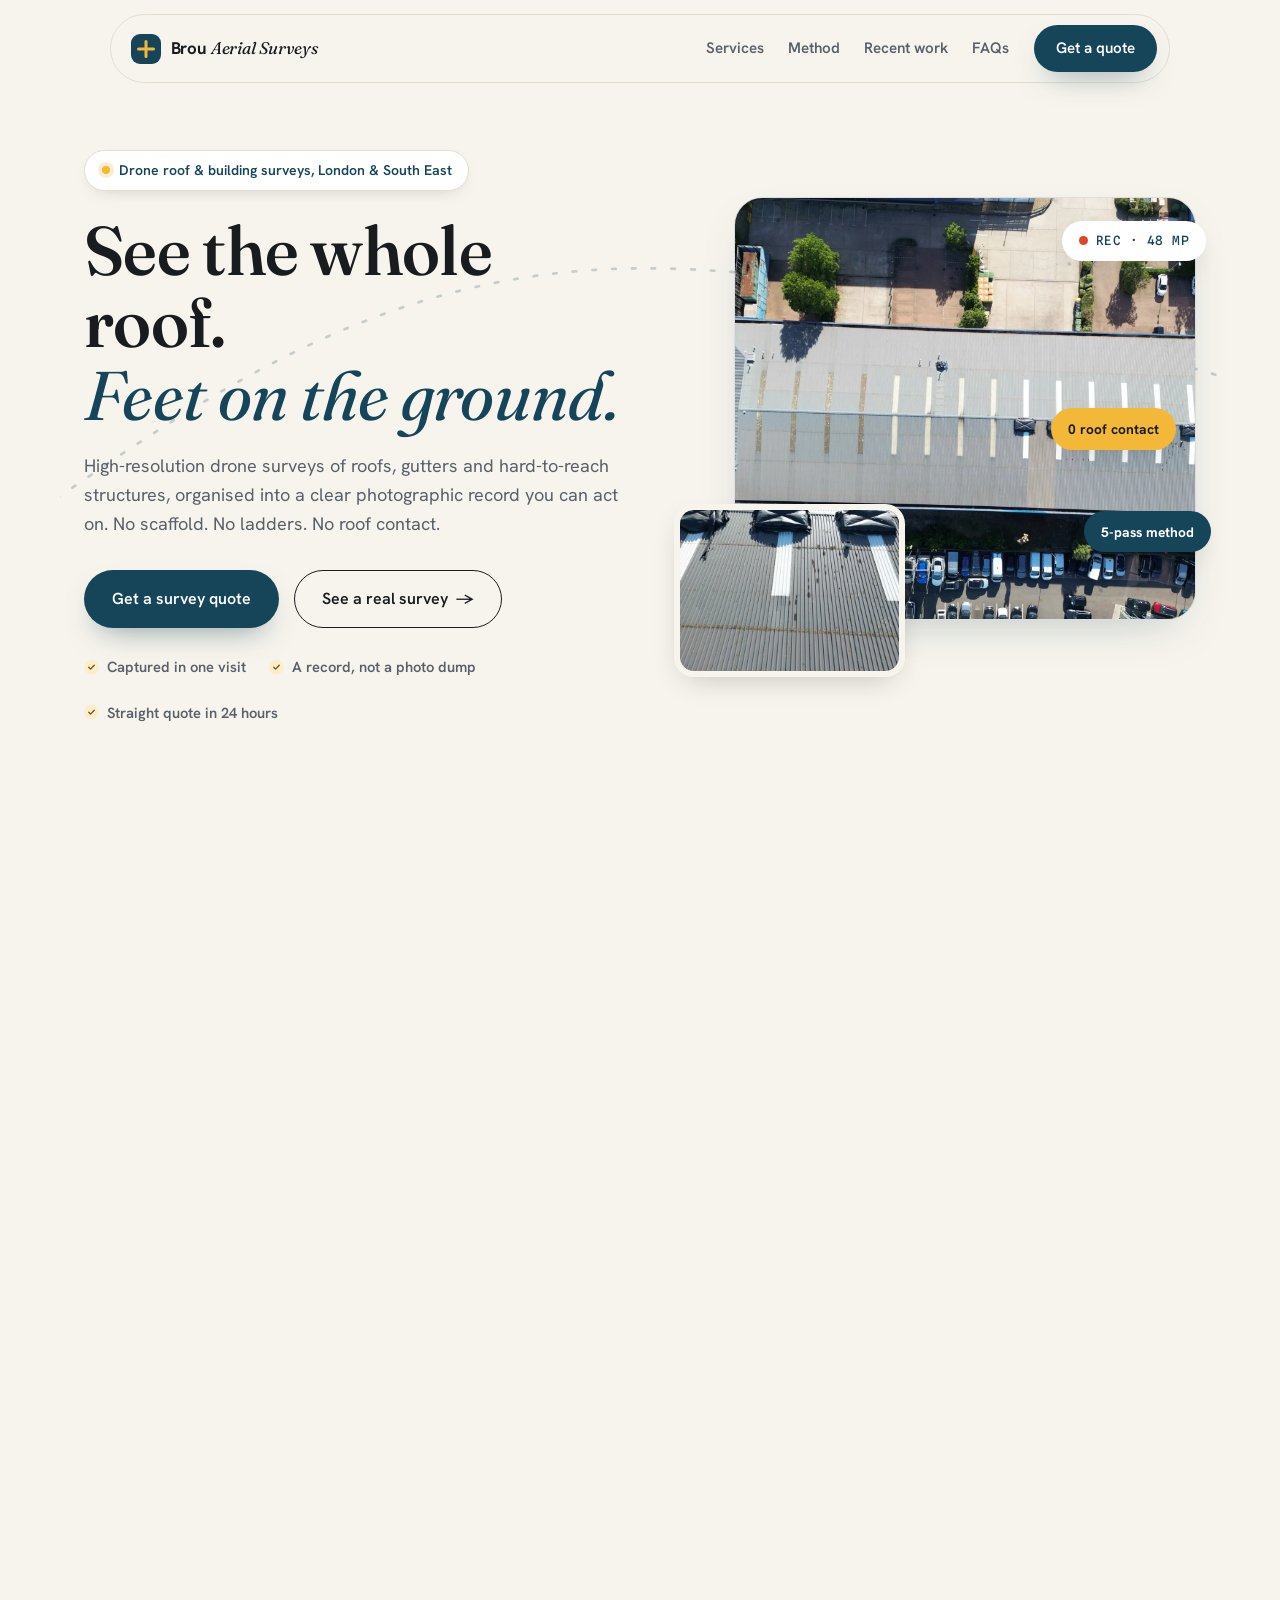
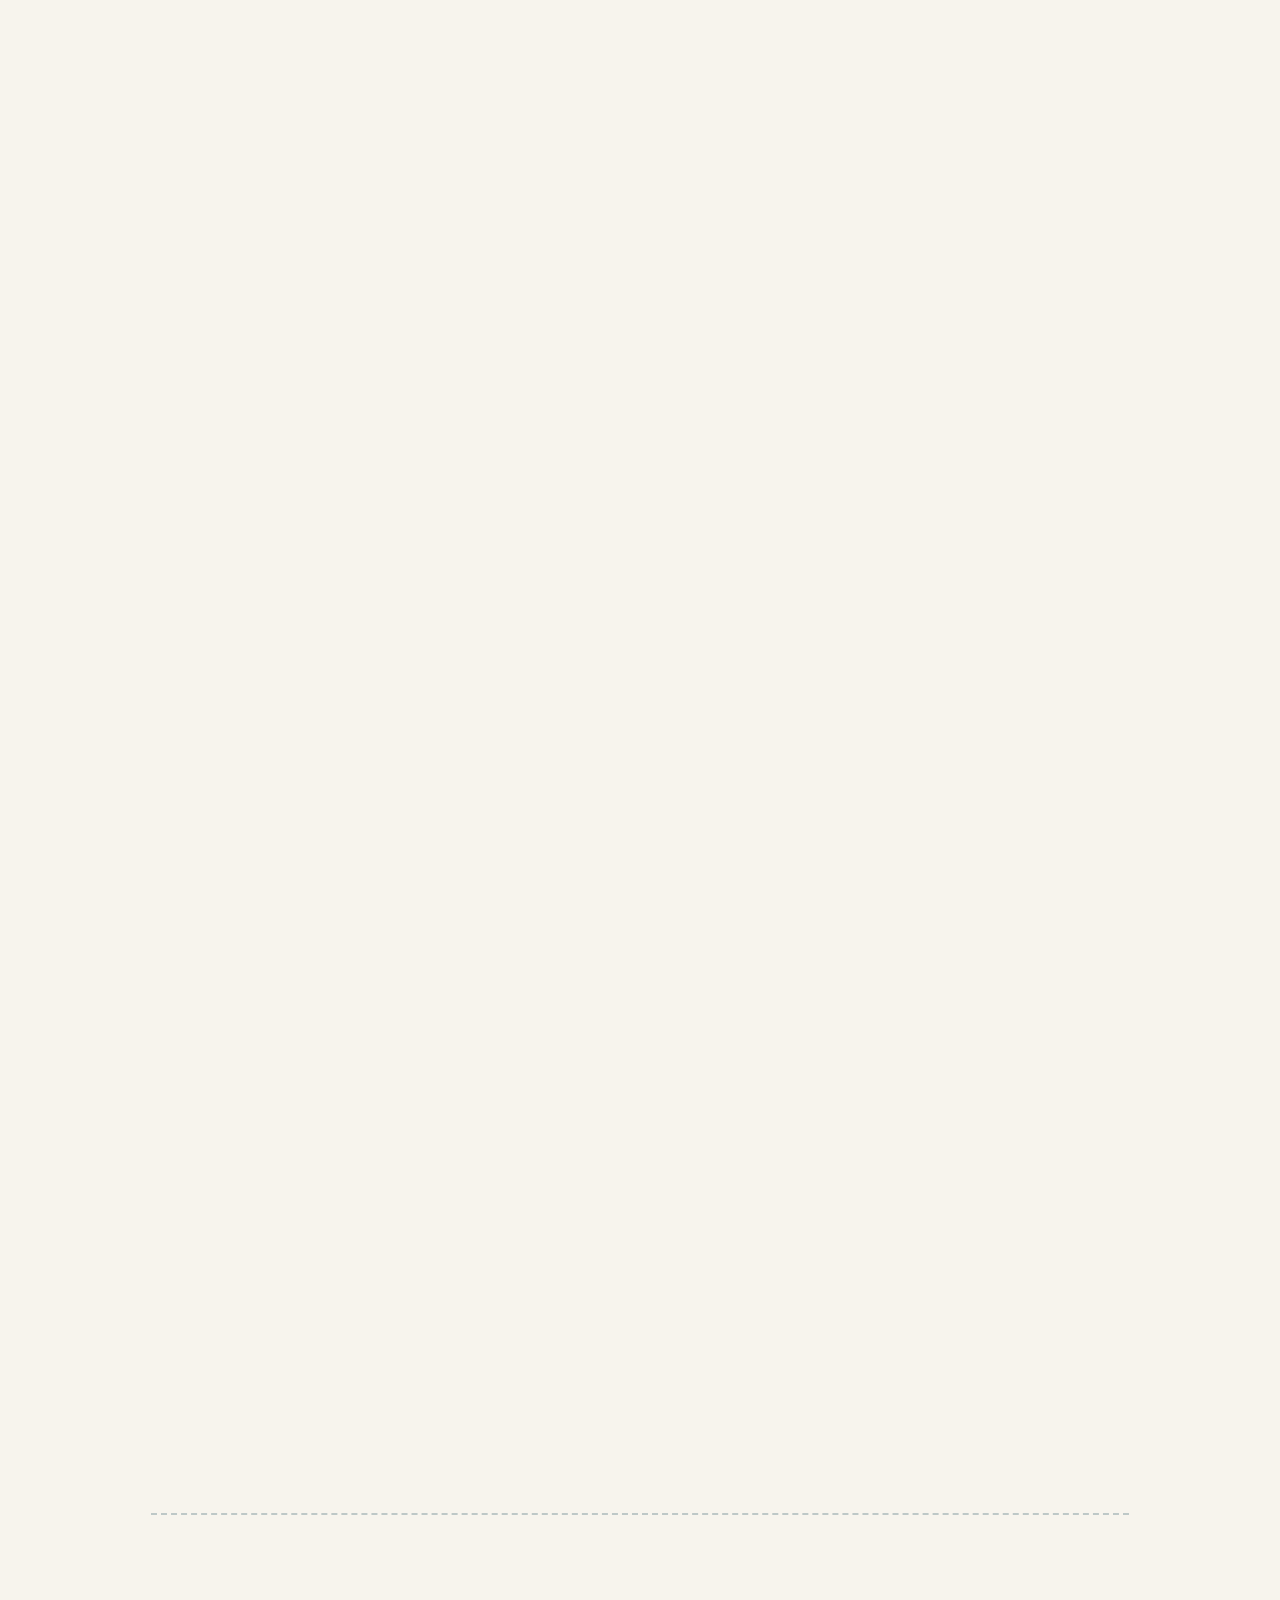
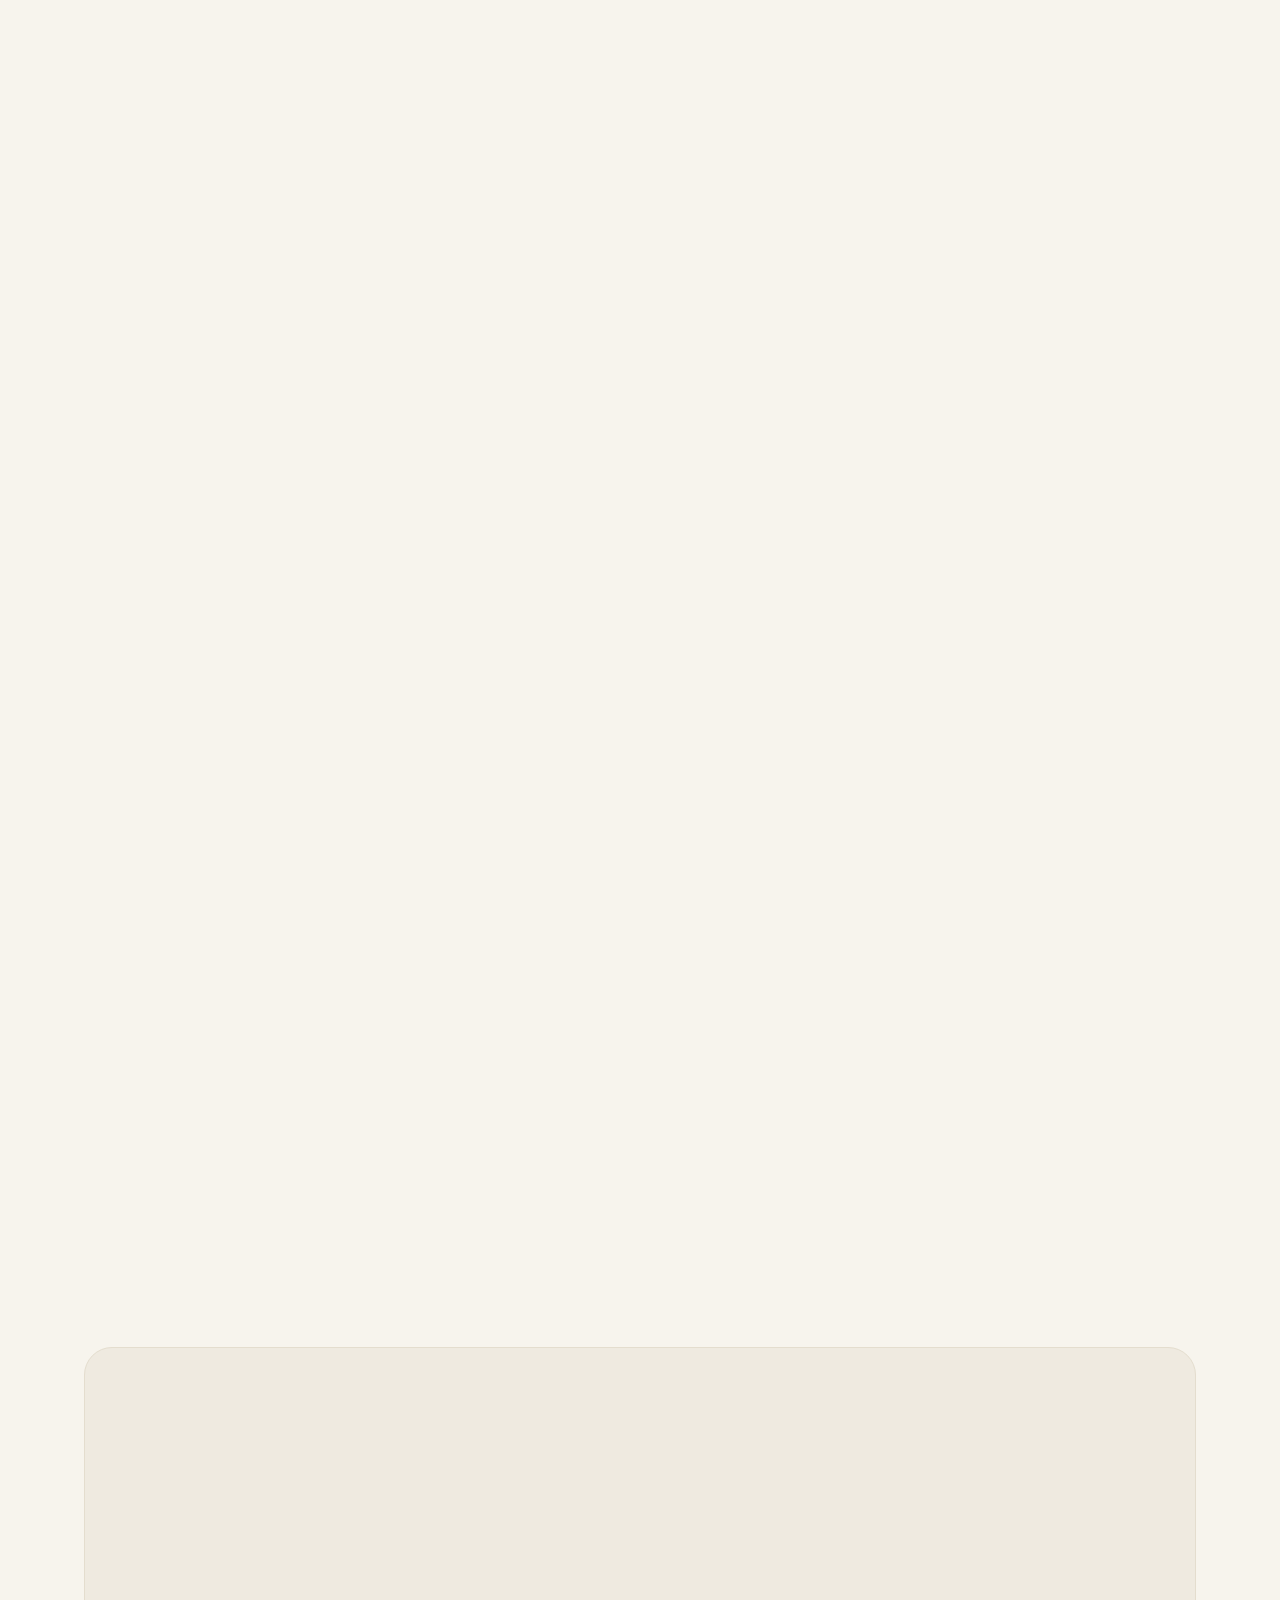
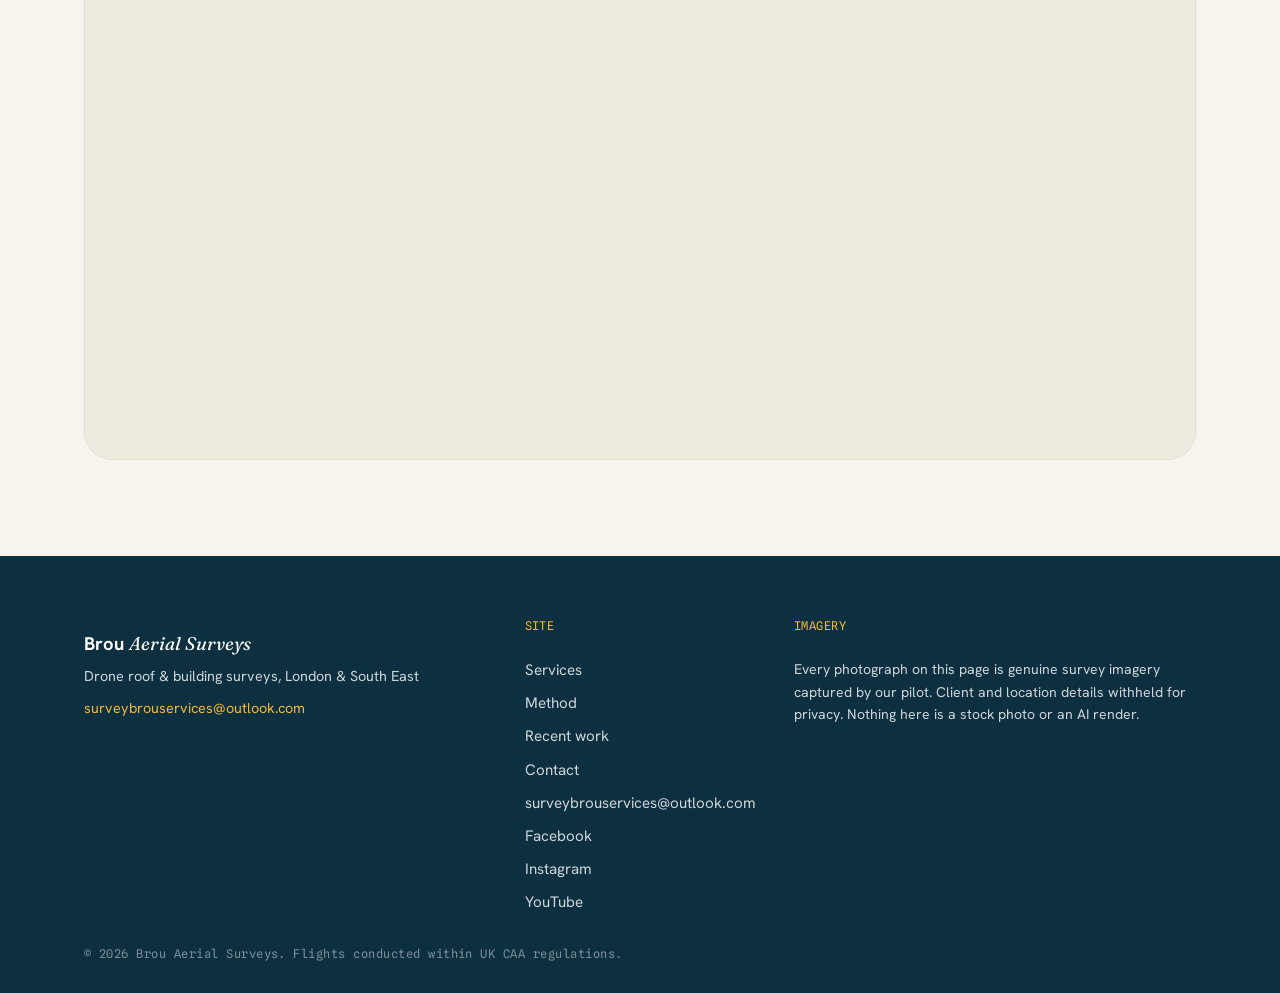
==== commit 3d1bdbe7: "Add premium session-gated intro curtain + hero cascade Mirrors the SunPack entrance so both brands r" ====
--- a/index.html
+++ b/index.html
@@ -7,16 +7,16 @@
   <meta name="description" content="High-resolution drone surveys of roofs, gutters and hard-to-reach structures, turned into a clear photographic record organised by flight pass. No scaffold, no ladders, no roof contact." />
   <meta name="theme-color" content="#F7F4ED" />
   <meta property="og:type" content="website" />
-  <meta property="og:url" content="https://marcelking9.github.io/brou-aerial-surveys/" />
+  <meta property="og:url" content="https://brou-aerial-surveys.netlify.app/" />
   <meta property="og:title" content="Brou Aerial Surveys: see the whole roof, feet on the ground" />
   <meta property="og:description" content="Drone roof &amp; building surveys across London &amp; the South East. 48MP stills, 4K video, a record organised by flight pass, captured without touching the roof." />
-  <meta property="og:image" content="https://marcelking9.github.io/brou-aerial-surveys/assets/hero-estate.jpg" />
+  <meta property="og:image" content="https://brou-aerial-surveys.netlify.app/assets/hero-estate.jpg" />
   <meta name="twitter:card" content="summary_large_image" />
   <meta name="twitter:title" content="Brou Aerial Surveys: see the whole roof, feet on the ground" />
   <meta name="twitter:description" content="Drone roof &amp; building surveys across London &amp; the South East. 48MP stills, 4K video, a record organised by flight pass." />
-  <meta name="twitter:image" content="https://marcelking9.github.io/brou-aerial-surveys/assets/hero-estate.jpg" />
-  <link rel="canonical" href="https://marcelking9.github.io/brou-aerial-surveys/" />
-  <script>document.documentElement.classList.add("js");</script>
+  <meta name="twitter:image" content="https://brou-aerial-surveys.netlify.app/assets/hero-estate.jpg" />
+  <link rel="canonical" href="https://brou-aerial-surveys.netlify.app/" />
+  <script>(function(){var d=document.documentElement;d.classList.add("js");try{if(sessionStorage.getItem("bas_intro_seen"))d.classList.add("intro-seen");else sessionStorage.setItem("bas_intro_seen","1");}catch(e){d.classList.add("intro-seen");}})();</script>
   <link rel="icon" href="data:image/svg+xml,%3Csvg xmlns='http://www.w3.org/2000/svg' viewBox='0 0 32 32'%3E%3Crect width='32' height='32' rx='8' fill='%2316455A'/%3E%3Cpath d='M16 7v18M7 16h18' stroke='%23F3B838' stroke-width='3' stroke-linecap='round'/%3E%3C/svg%3E" />
   <link rel="manifest" href="./manifest.json" />
   <link rel="apple-touch-icon" href="./assets/icon-180.png" />
@@ -26,18 +26,18 @@
   <link rel="preconnect" href="https://fonts.googleapis.com" />
   <link rel="preconnect" href="https://fonts.gstatic.com" crossorigin />
   <link href="https://fonts.googleapis.com/css2?family=Fraunces:ital,opsz,wght@0,9..144,420;0,9..144,560;1,9..144,420&family=Hanken+Grotesk:wght@400;500;600;700&family=Spline+Sans+Mono:wght@500&display=swap" rel="stylesheet" />
-  <link rel="stylesheet" href="./styles.css?v=20260705a" />
+  <link rel="stylesheet" href="./styles.css?v=20260705b" />
   <script type="application/ld+json">
   {
     "@context": "https://schema.org",
     "@graph": [
       {
         "@type": "LocalBusiness",
-        "@id": "https://marcelking9.github.io/brou-aerial-surveys/#business",
+        "@id": "https://brou-aerial-surveys.netlify.app/#business",
         "name": "Brou Aerial Surveys",
         "description": "High-resolution drone surveys of roofs, gutters and hard-to-reach structures across London and the South East — 48MP stills and 4K video organised into a clear photographic record by flight pass. No scaffold, no ladders, no roof contact.",
-        "url": "https://marcelking9.github.io/brou-aerial-surveys/",
-        "image": "https://marcelking9.github.io/brou-aerial-surveys/assets/hero-estate.jpg",
+        "url": "https://brou-aerial-surveys.netlify.app/",
+        "image": "https://brou-aerial-surveys.netlify.app/assets/hero-estate.jpg",
         "email": "surveybrouservices@outlook.com",
         "areaServed": [{ "@type": "City", "name": "London" }, { "@type": "AdministrativeArea", "name": "South East England" }],
         "knowsAbout": ["Drone roof surveys", "Gutter and fascia inspection", "Rooflight monitoring", "Progress and handover records"],
@@ -49,10 +49,10 @@
       },
       {
         "@type": "Service",
-        "@id": "https://marcelking9.github.io/brou-aerial-surveys/#service",
+        "@id": "https://brou-aerial-surveys.netlify.app/#service",
         "name": "Drone roof and building surveys",
         "serviceType": "Aerial photographic survey of roofs and structures",
-        "provider": { "@id": "https://marcelking9.github.io/brou-aerial-surveys/#business" },
+        "provider": { "@id": "https://brou-aerial-surveys.netlify.app/#business" },
         "areaServed": [{ "@type": "City", "name": "London" }, { "@type": "AdministrativeArea", "name": "South East England" }]
       }
     ]
@@ -62,6 +62,14 @@
 <body>
 
   <a class="skip-link" href="#top">Skip to content</a>
+
+  <div class="intro" aria-hidden="true">
+    <div class="intro-inner">
+      <span class="intro-mark" aria-hidden="true"></span>
+      <span class="intro-word">Brou <em>Aerial&nbsp;Surveys</em></span>
+      <span class="intro-rule" aria-hidden="true"></span>
+    </div>
+  </div>
 
   <header class="topbar" id="topbar">
     <div class="topbar-pill">
@@ -372,6 +380,6 @@
     <p class="footer-fine mono">© 2026 Brou Aerial Surveys. Flights conducted within UK CAA regulations.</p>
   </footer>
 
-  <script src="./app.js?v=20260705a"></script>
+  <script src="./app.js?v=20260705b"></script>
 </body>
 </html>
--- a/styles.css
+++ b/styles.css
@@ -607,3 +607,79 @@
 
 /* ---------- inline links ---------- */
 .faq-list details p a { color: var(--deep); font-weight: 600; }
+
+/* ============================================================
+   PREMIUM ENTRANCE — brand curtain (once per session) + hero cascade
+   Mirrors the SunPack entrance so the two brands read as one studio.
+   No-JS: .intro stays display:none (html.js gate). Reduced-motion: skipped,
+   hero shown instantly. Repeat visits: intro-seen (set in <head>) hides it
+   with no flash. app.js only adds click/Esc skip + node cleanup.
+   ============================================================ */
+.intro { display: none; }
+html.js .intro {
+  display: flex; position: fixed; inset: 0; z-index: 200;
+  align-items: center; justify-content: center;
+  background: var(--deep-2);
+  animation: introCurtain 1.9s cubic-bezier(0.16, 1, 0.3, 1) forwards;
+}
+html.js.intro-seen .intro { display: none; }
+
+.intro-inner { display: flex; flex-direction: column; align-items: center; gap: 24px; padding: 24px; }
+.intro-mark {
+  width: 60px; height: 60px; border-radius: 16px; background: var(--paper); position: relative;
+  opacity: 0; transform: translateY(12px) scale(.92);
+  animation: introMark .85s cubic-bezier(0.16, 1, 0.3, 1) .1s forwards;
+}
+.intro-mark::before, .intro-mark::after { content: ""; position: absolute; background: var(--amber); border-radius: 3px; }
+.intro-mark::before { left: 50%; top: 12px; bottom: 12px; width: 5px; transform: translateX(-50%); }
+.intro-mark::after  { top: 50%; left: 12px; right: 12px; height: 5px; transform: translateY(-50%); }
+.intro-word {
+  font-family: var(--font-display); font-weight: 560; font-size: clamp(24px, 5vw, 40px);
+  color: #fff; text-align: center; letter-spacing: -0.01em;
+  opacity: 0; transform: translateY(12px);
+  animation: introMark .85s cubic-bezier(0.16, 1, 0.3, 1) .3s forwards;
+}
+.intro-word em { font-style: italic; font-weight: 420; color: var(--amber); }
+.intro-rule {
+  width: 0; height: 1px;
+  background: linear-gradient(90deg, transparent, var(--amber), transparent);
+  animation: introRule 1s cubic-bezier(0.16, 1, 0.3, 1) .55s forwards;
+}
+@keyframes introMark { to { opacity: 1; transform: none; } }
+@keyframes introRule { to { width: 200px; } }
+@keyframes introCurtain {
+  0%, 52%  { transform: translateY(0); }
+  100%     { transform: translateY(-101%); visibility: hidden; pointer-events: none; }
+}
+html.js .intro.is-skip { animation: introSkip .5s cubic-bezier(0.16, 1, 0.3, 1) forwards; }
+@keyframes introSkip { to { transform: translateY(-101%); visibility: hidden; pointer-events: none; } }
+
+/* hero cascade — pure CSS so it completes even if app.js never runs */
+html.js .hero-copy > .hero-badge,
+html.js .hero-copy > h1,
+html.js .hero-copy > .hero-sub,
+html.js .hero-copy > .hero-actions,
+html.js .hero-copy > .hero-trust,
+html.js .hero-media {
+  animation: heroRise .85s cubic-bezier(0.16, 1, 0.3, 1) both;
+}
+/* first visit: hold until the curtain begins lifting (~1s) */
+html.js:not(.intro-seen) .hero-media               { animation-delay: 1.0s; }
+html.js:not(.intro-seen) .hero-copy > .hero-badge  { animation-delay: 1.05s; }
+html.js:not(.intro-seen) .hero-copy > h1           { animation-delay: 1.16s; }
+html.js:not(.intro-seen) .hero-copy > .hero-sub    { animation-delay: 1.28s; }
+html.js:not(.intro-seen) .hero-copy > .hero-actions{ animation-delay: 1.4s; }
+html.js:not(.intro-seen) .hero-copy > .hero-trust  { animation-delay: 1.5s; }
+/* repeat visit: quick entrance, no curtain */
+html.js.intro-seen .hero-media               { animation-delay: .05s; }
+html.js.intro-seen .hero-copy > .hero-badge  { animation-delay: .08s; }
+html.js.intro-seen .hero-copy > h1           { animation-delay: .16s; }
+html.js.intro-seen .hero-copy > .hero-sub    { animation-delay: .26s; }
+html.js.intro-seen .hero-copy > .hero-actions{ animation-delay: .36s; }
+html.js.intro-seen .hero-copy > .hero-trust  { animation-delay: .44s; }
+@keyframes heroRise { from { opacity: 0; transform: translateY(22px); } to { opacity: 1; transform: none; } }
+
+@media (prefers-reduced-motion: reduce) {
+  html.js .intro { display: none; }
+  html.js .hero-copy > *, html.js .hero-media { animation: none !important; }
+}
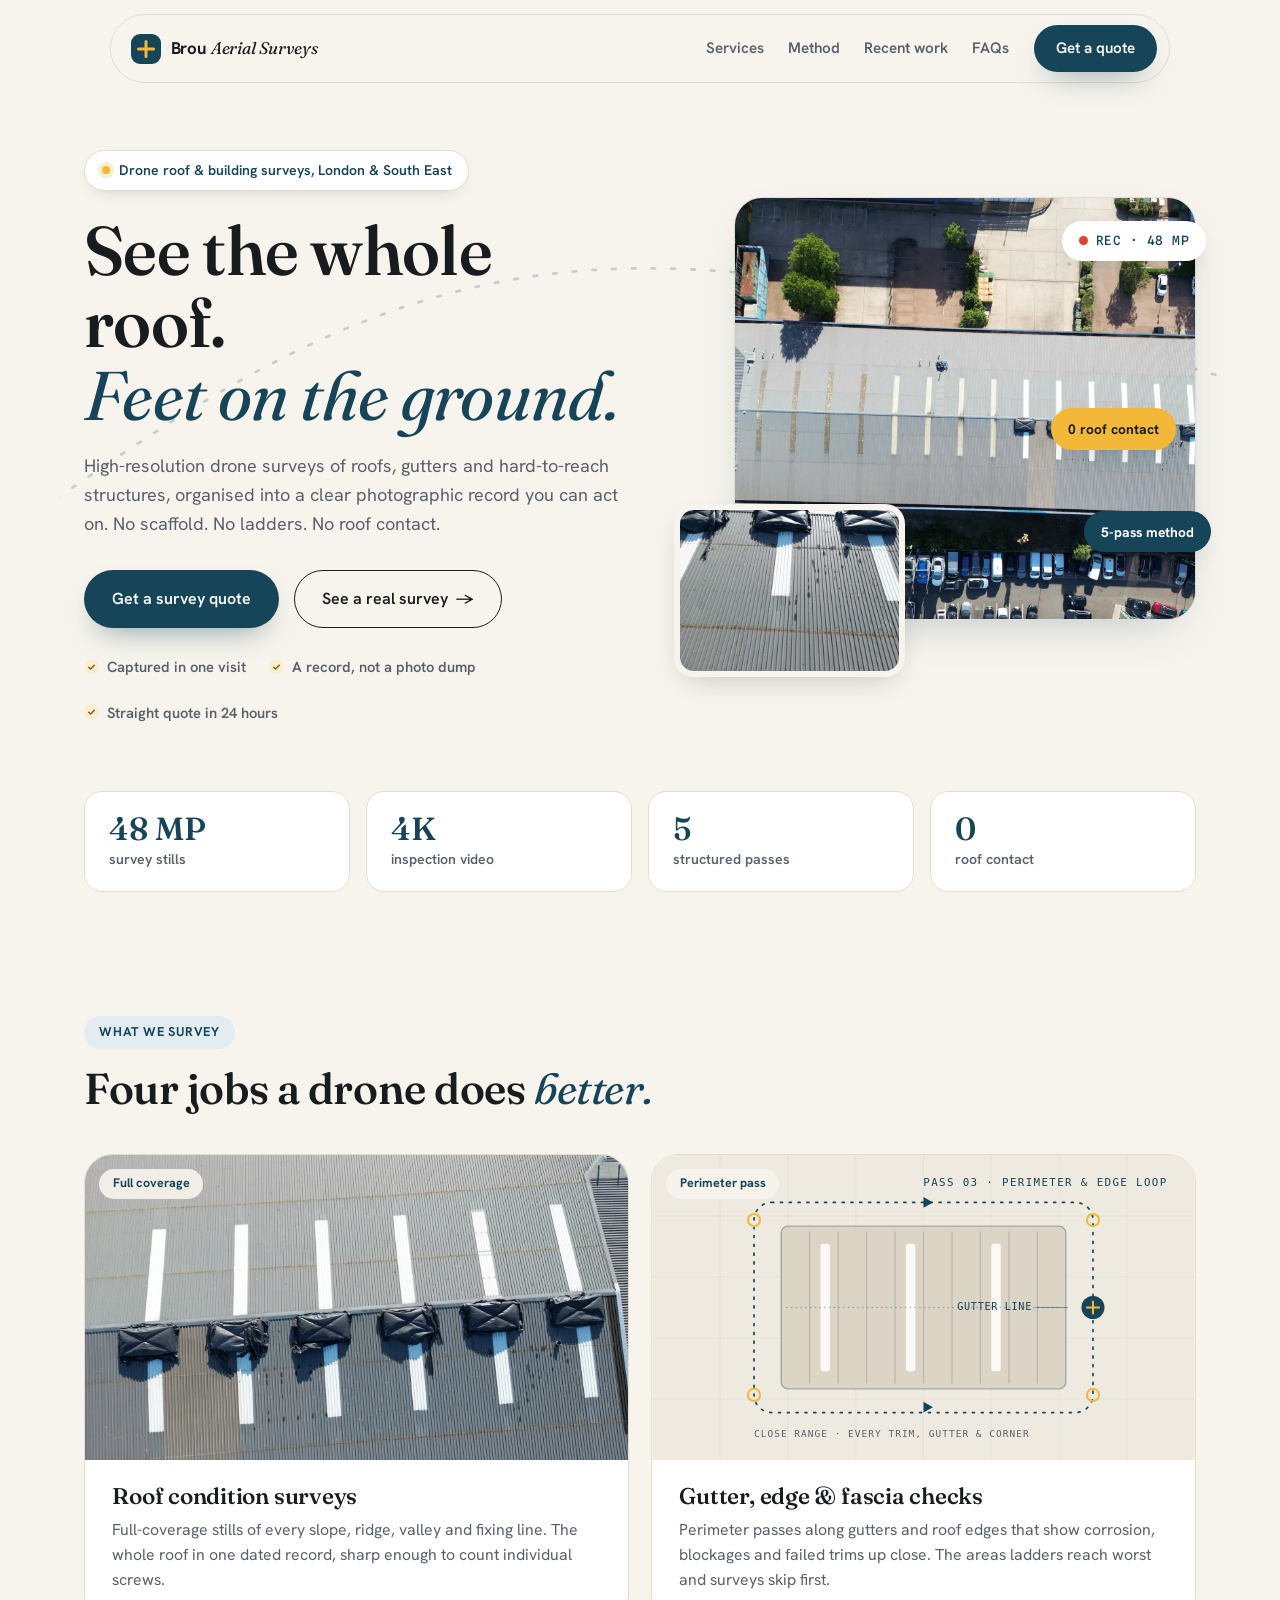
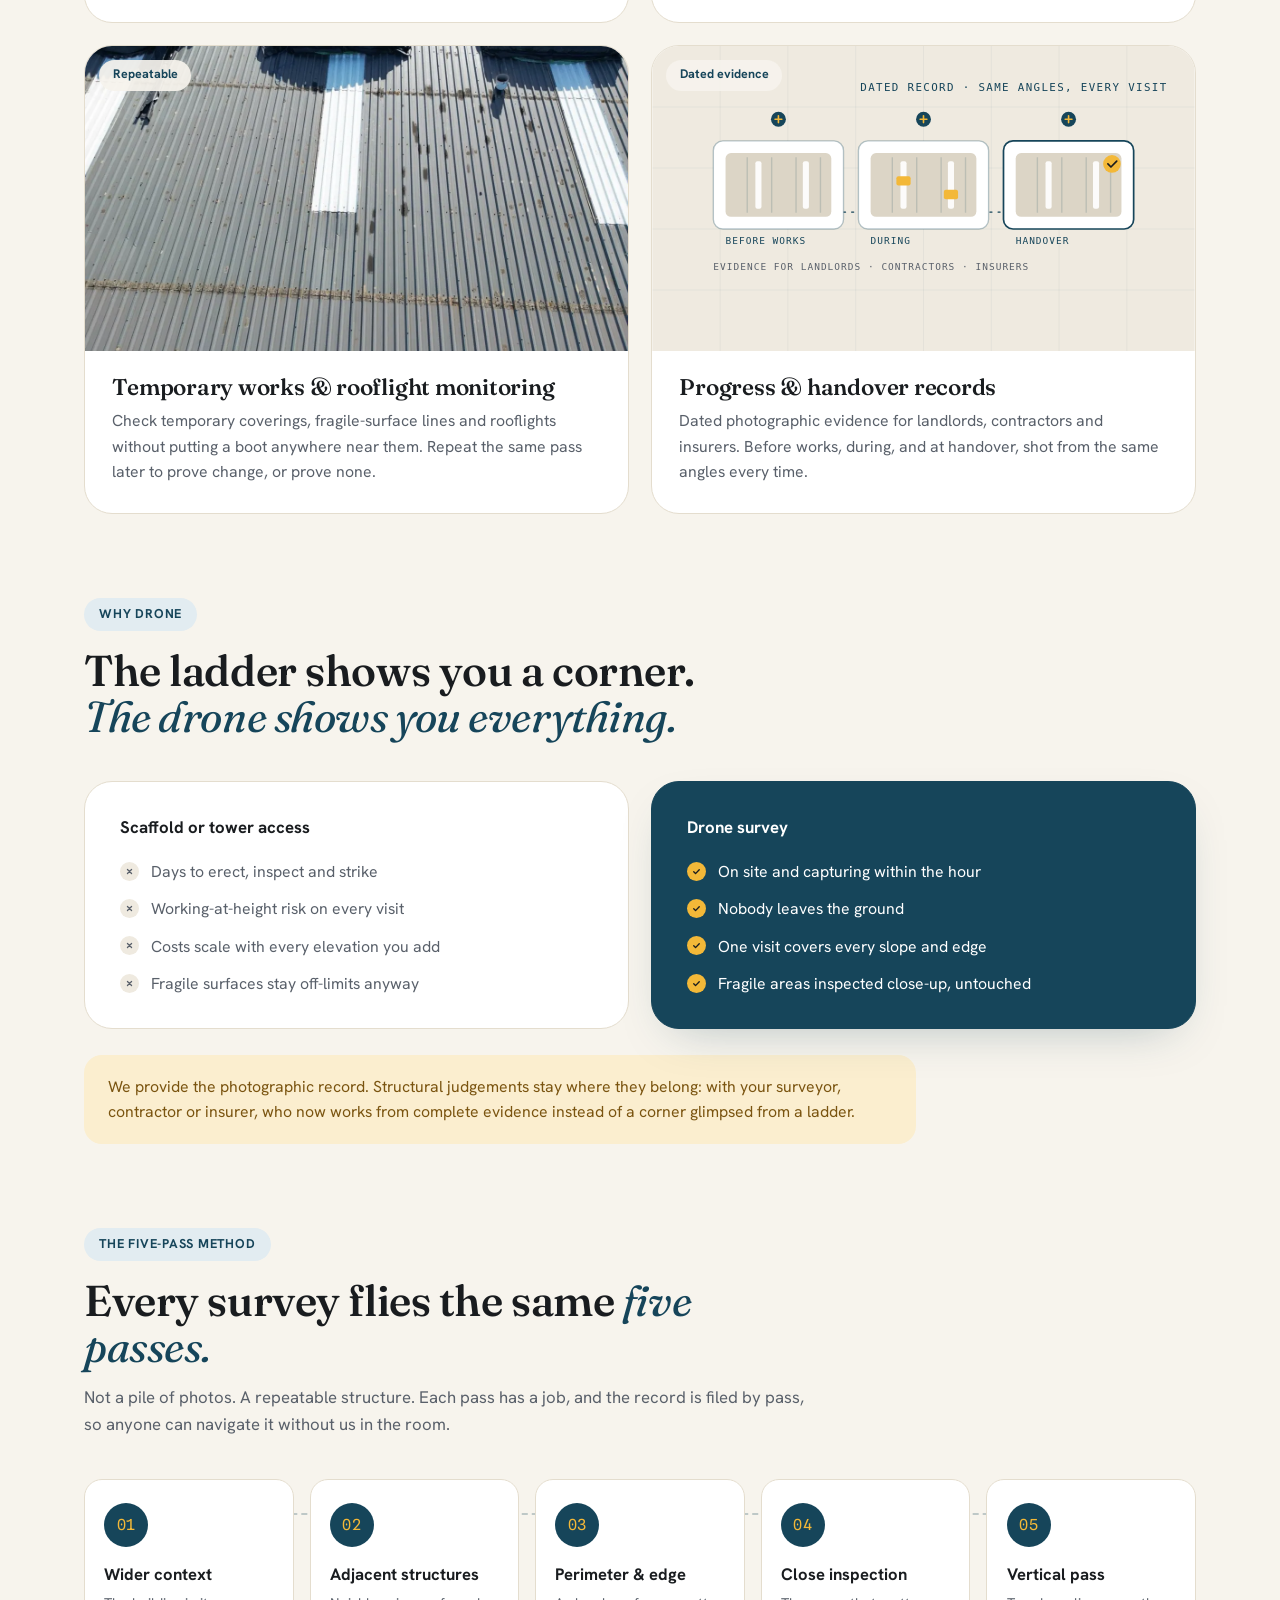
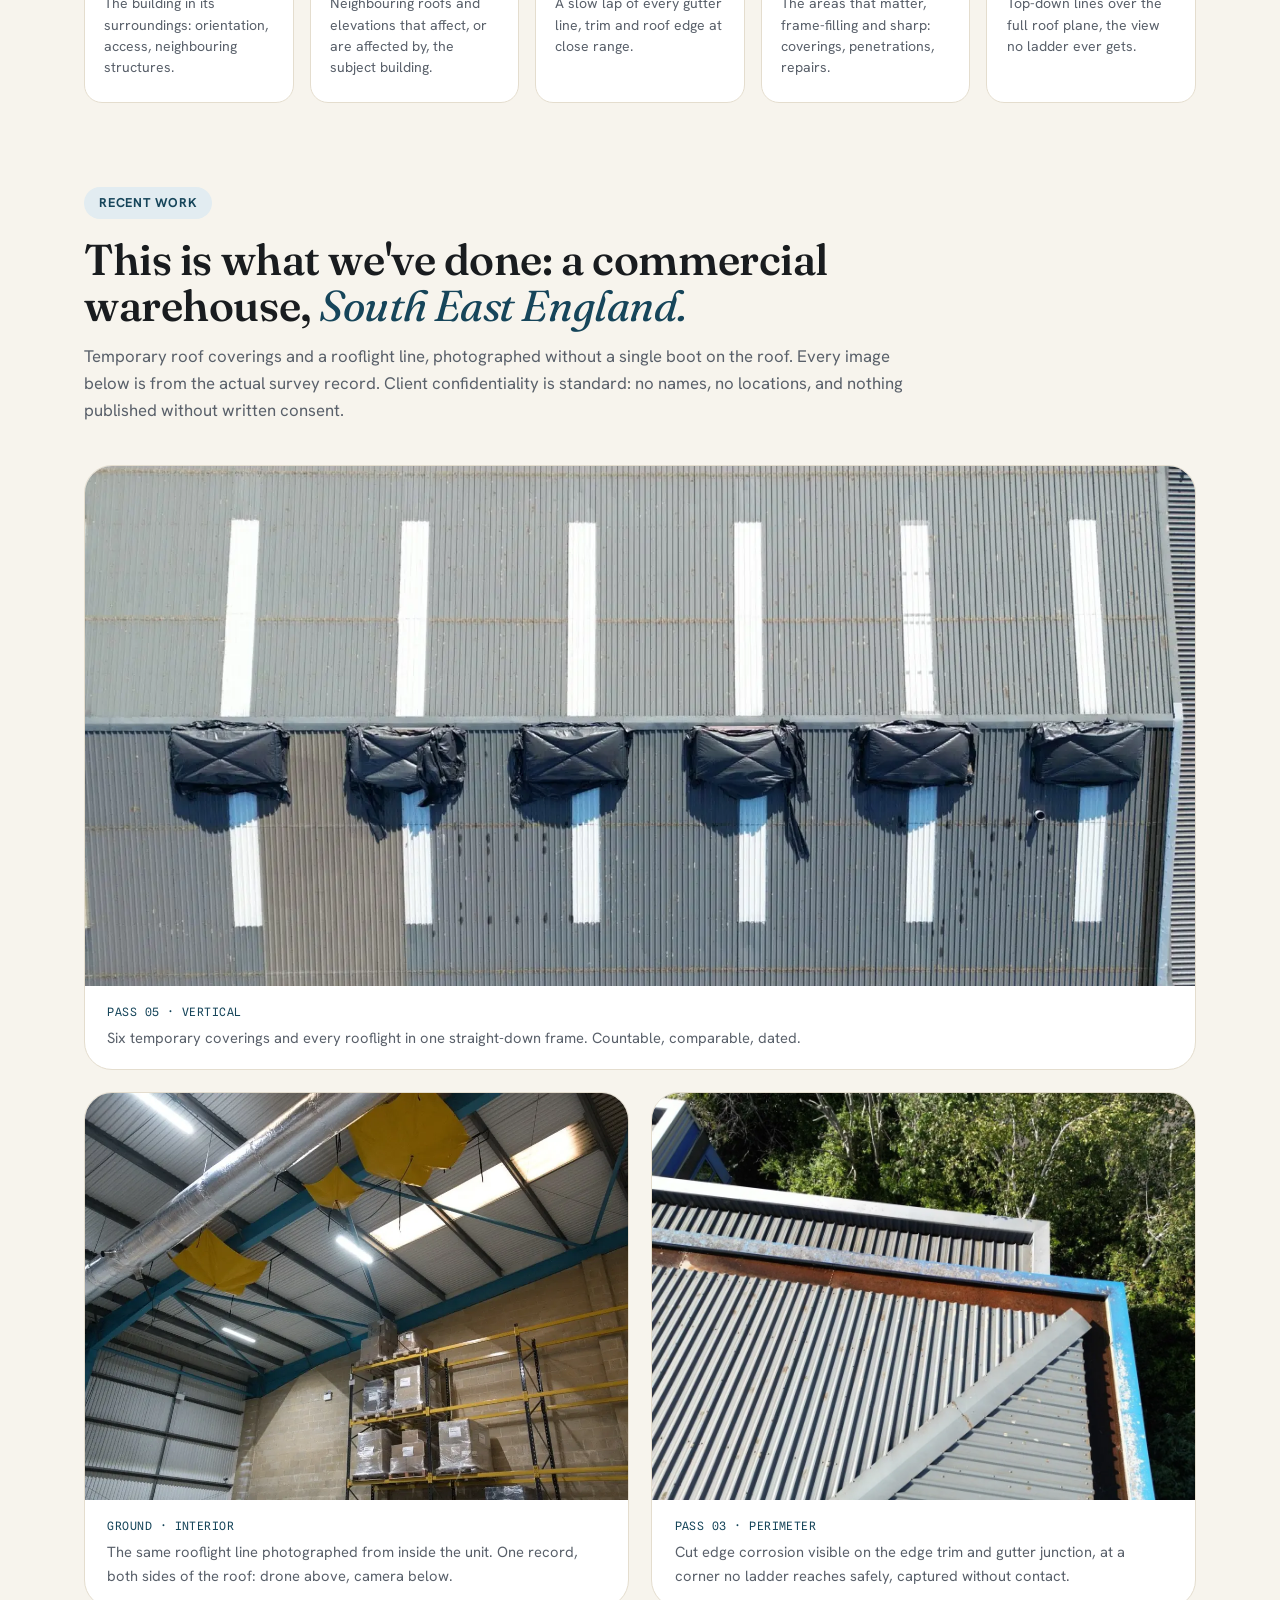
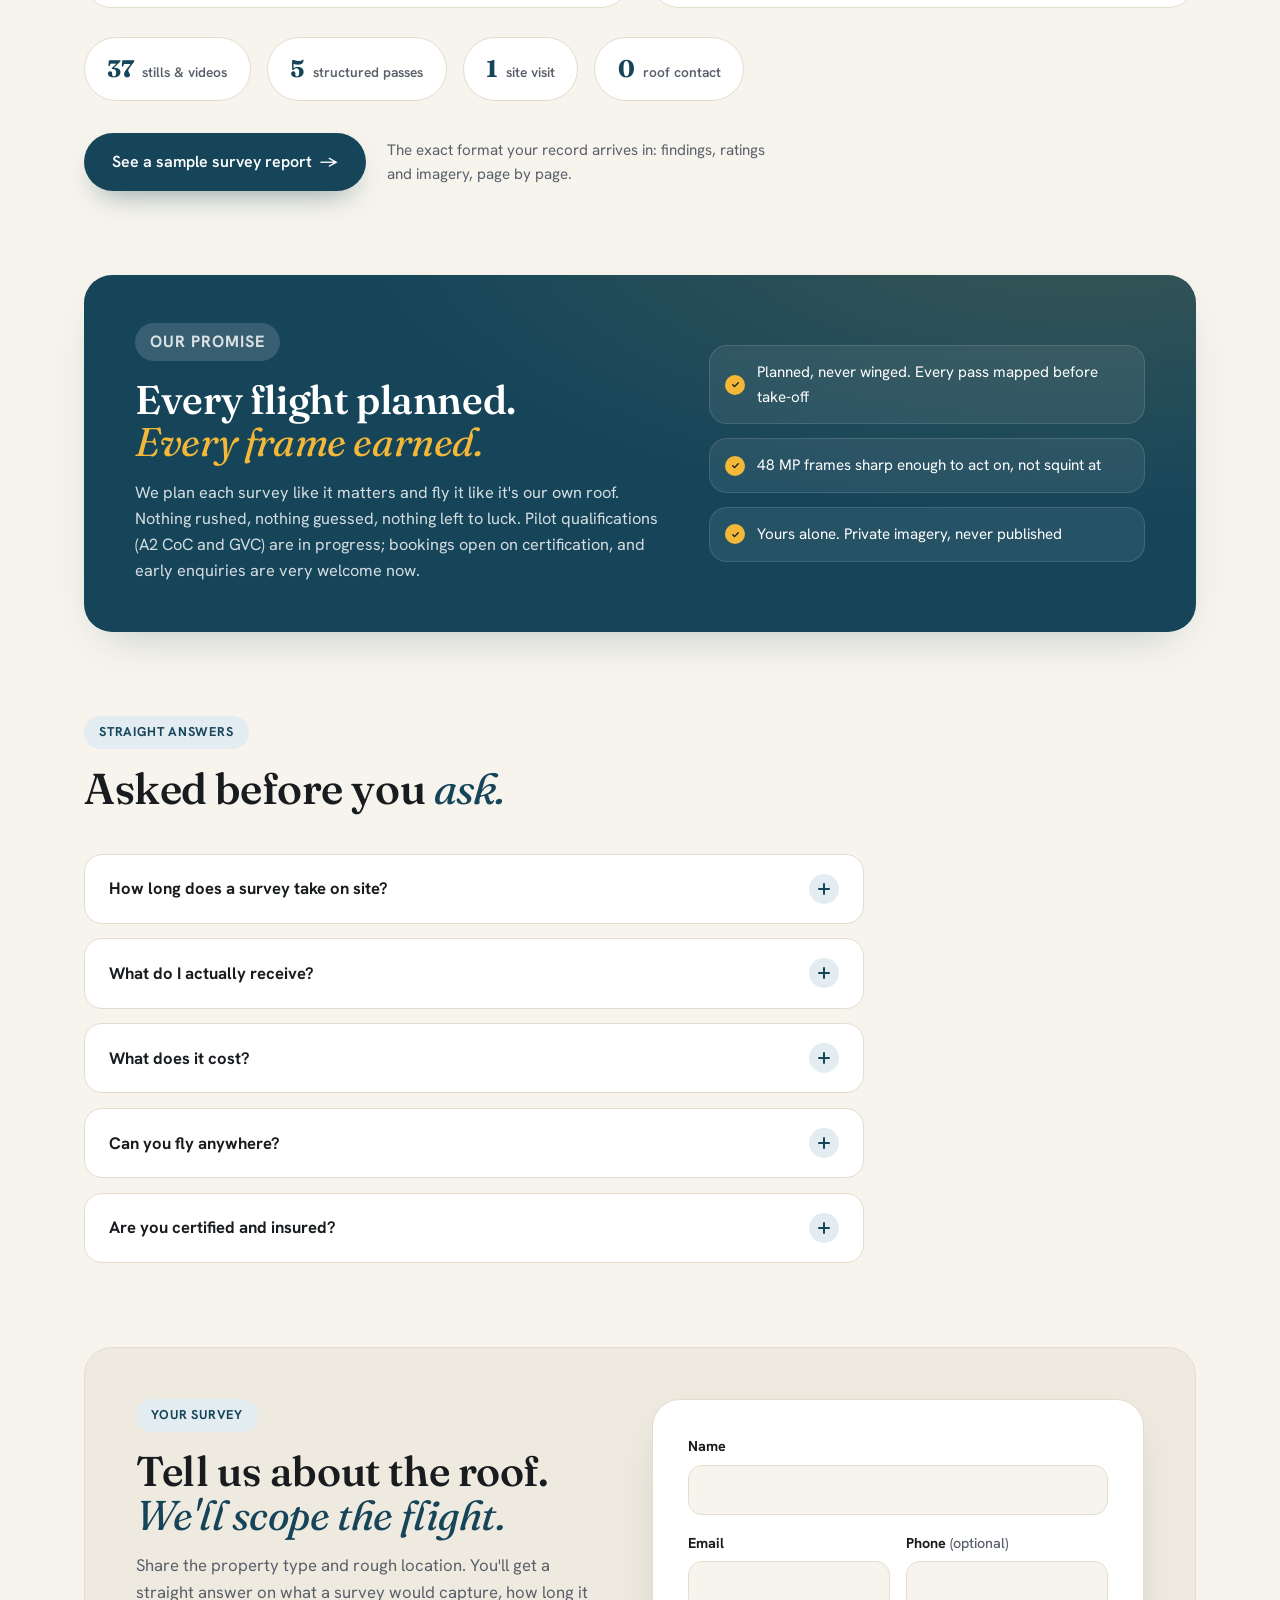
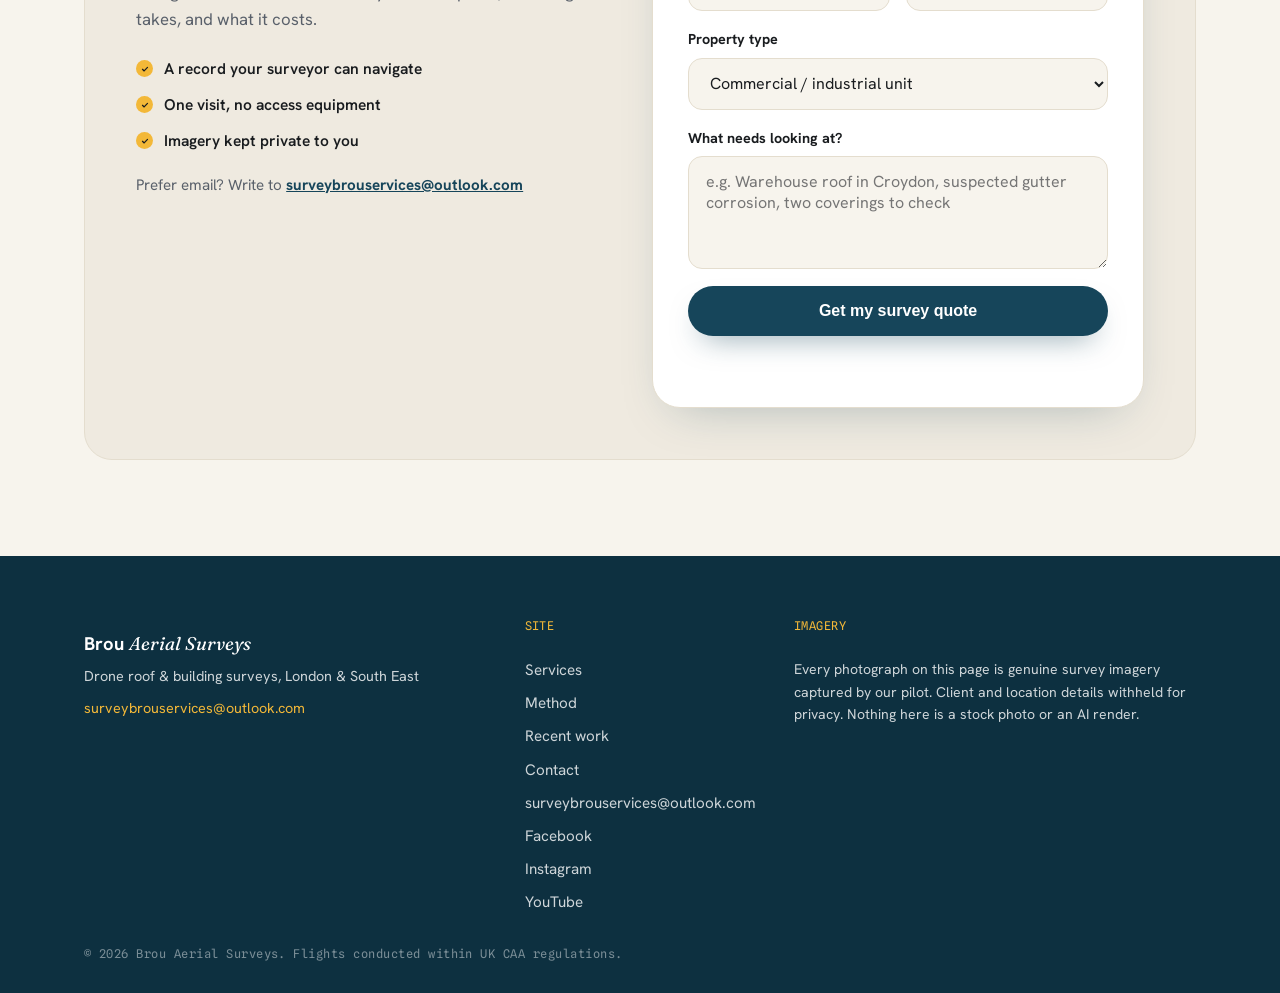
==== commit ec36749d: "Fix: sections below hero invisible on scroll (specificity regression) The no-JS guard I added gated " ====
--- a/index.html
+++ b/index.html
@@ -26,7 +26,7 @@
   <link rel="preconnect" href="https://fonts.googleapis.com" />
   <link rel="preconnect" href="https://fonts.gstatic.com" crossorigin />
   <link href="https://fonts.googleapis.com/css2?family=Fraunces:ital,opsz,wght@0,9..144,420;0,9..144,560;1,9..144,420&family=Hanken+Grotesk:wght@400;500;600;700&family=Spline+Sans+Mono:wght@500&display=swap" rel="stylesheet" />
-  <link rel="stylesheet" href="./styles.css?v=20260705b" />
+  <link rel="stylesheet" href="./styles.css?v=20260705c" />
   <script type="application/ld+json">
   {
     "@context": "https://schema.org",
@@ -380,6 +380,6 @@
     <p class="footer-fine mono">© 2026 Brou Aerial Surveys. Flights conducted within UK CAA regulations.</p>
   </footer>
 
-  <script src="./app.js?v=20260705b"></script>
+  <script src="./app.js?v=20260705c"></script>
 </body>
 </html>
--- a/styles.css
+++ b/styles.css
@@ -513,7 +513,9 @@
   opacity: 0; transform: translateY(22px);
   transition: opacity 0.7s ease, transform 0.7s ease;
 }
-.reveal.is-in, .reveal-stagger.is-in > * { opacity: 1; transform: none; }
+/* must carry the same html.js gate as the hiding rule above, or the hiding
+   rule outranks it on specificity and scrolled-to sections never appear */
+html.js .reveal.is-in, html.js .reveal-stagger.is-in > * { opacity: 1; transform: none; }
 .reveal-stagger.is-in > *:nth-child(1) { transition-delay: 0s; }
 .reveal-stagger.is-in > *:nth-child(2) { transition-delay: 0.09s; }
 .reveal-stagger.is-in > *:nth-child(3) { transition-delay: 0.18s; }
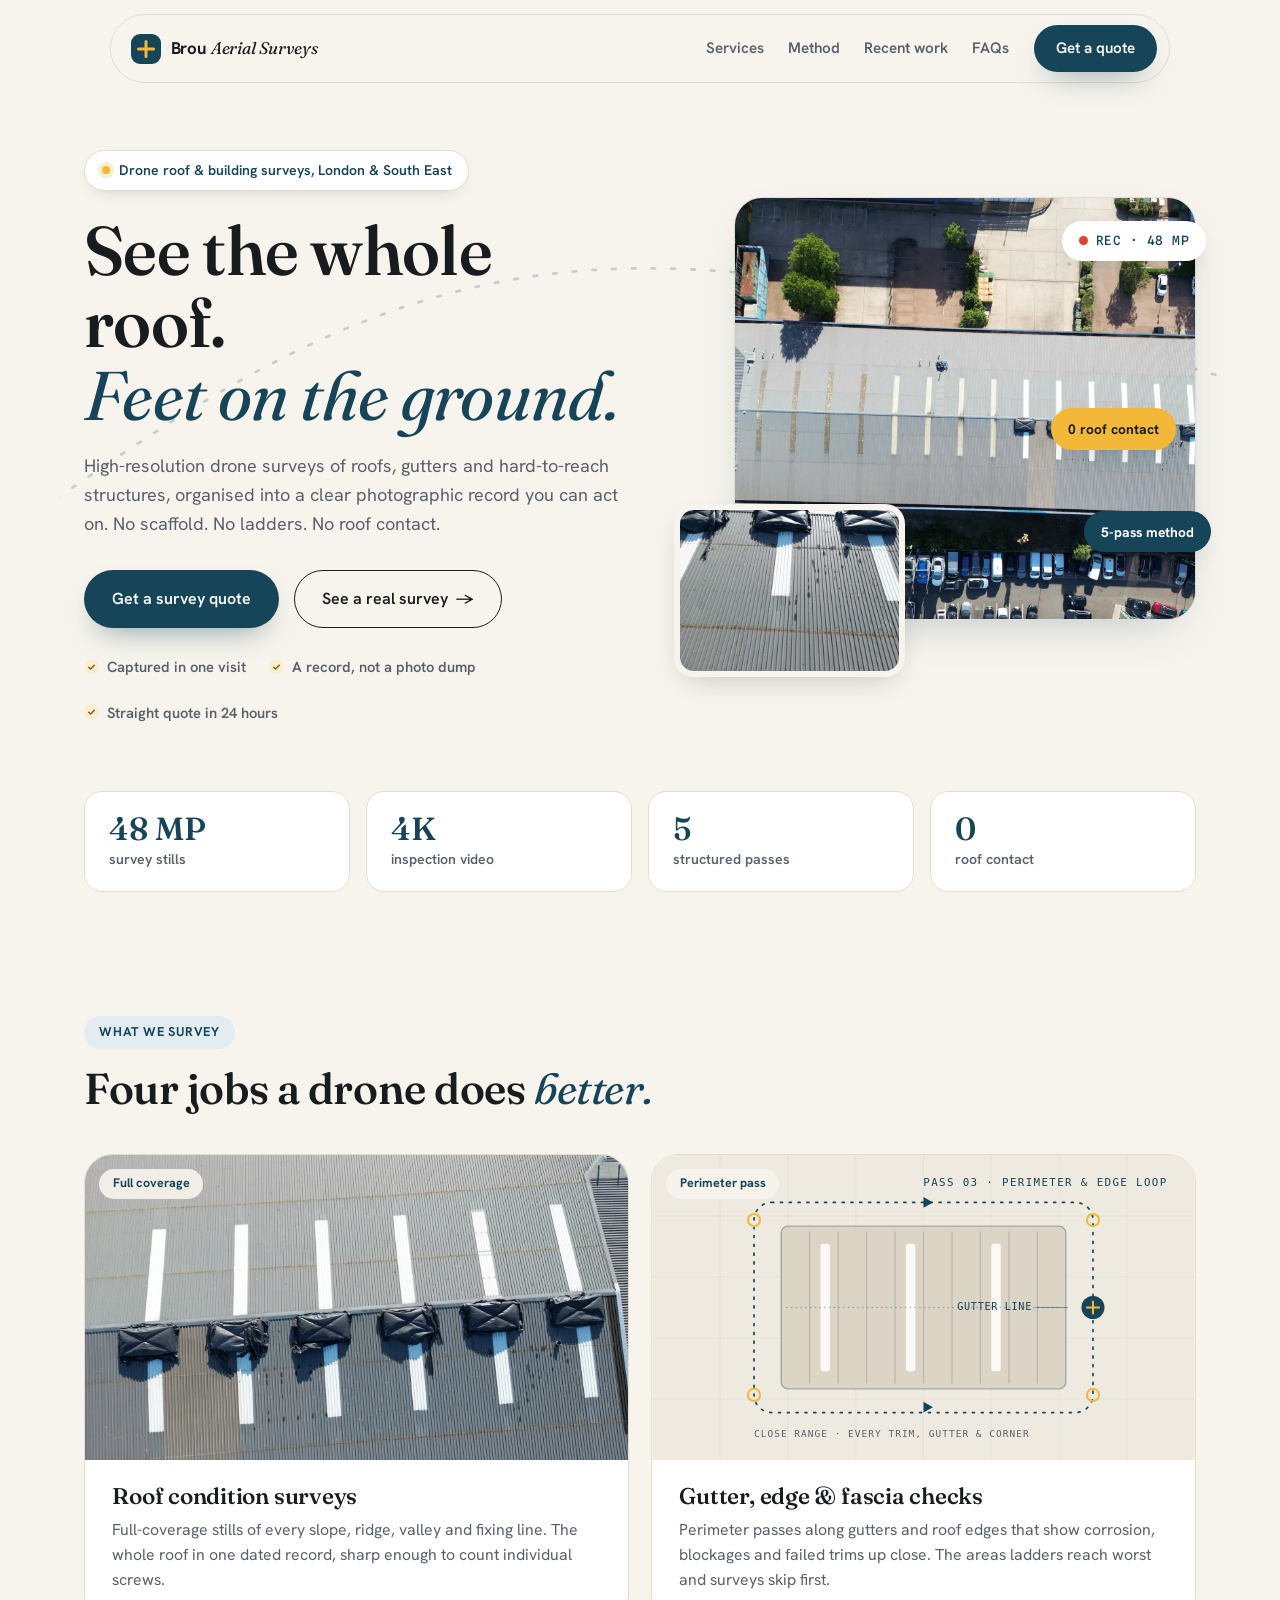
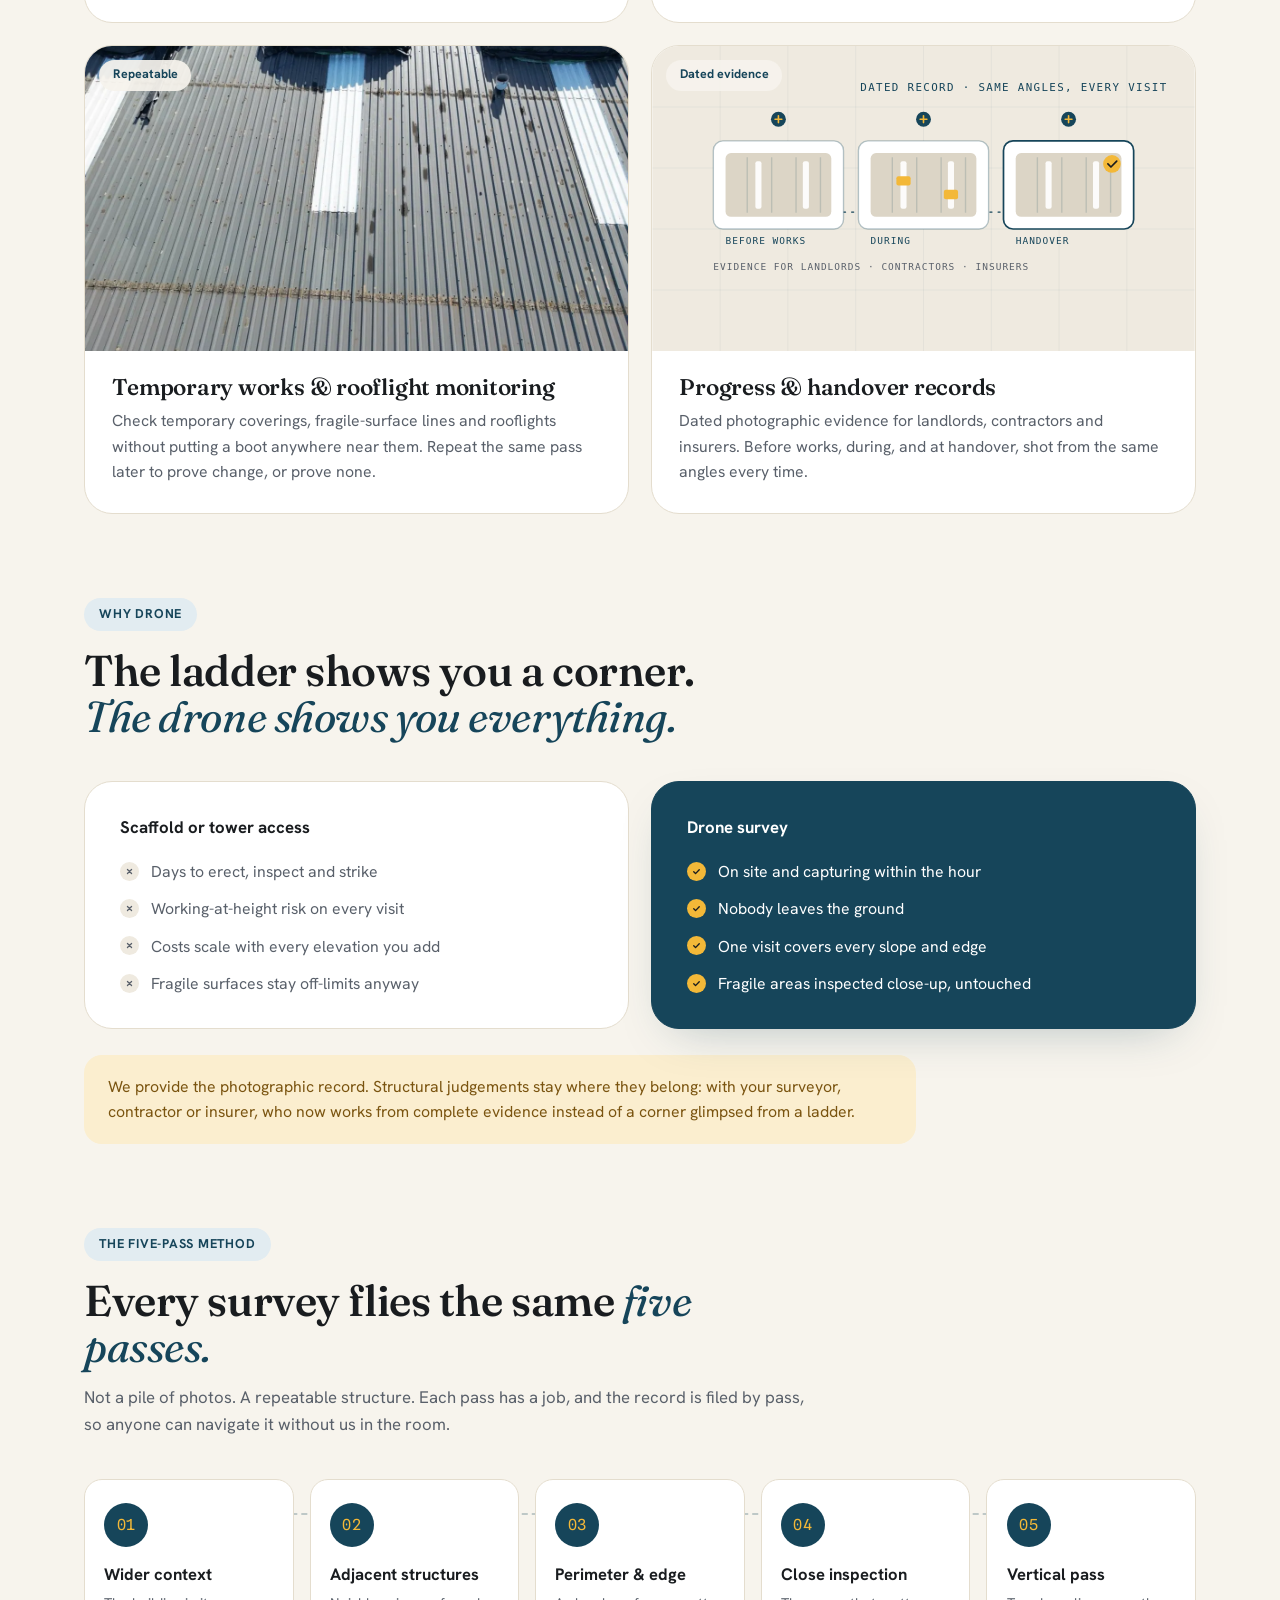
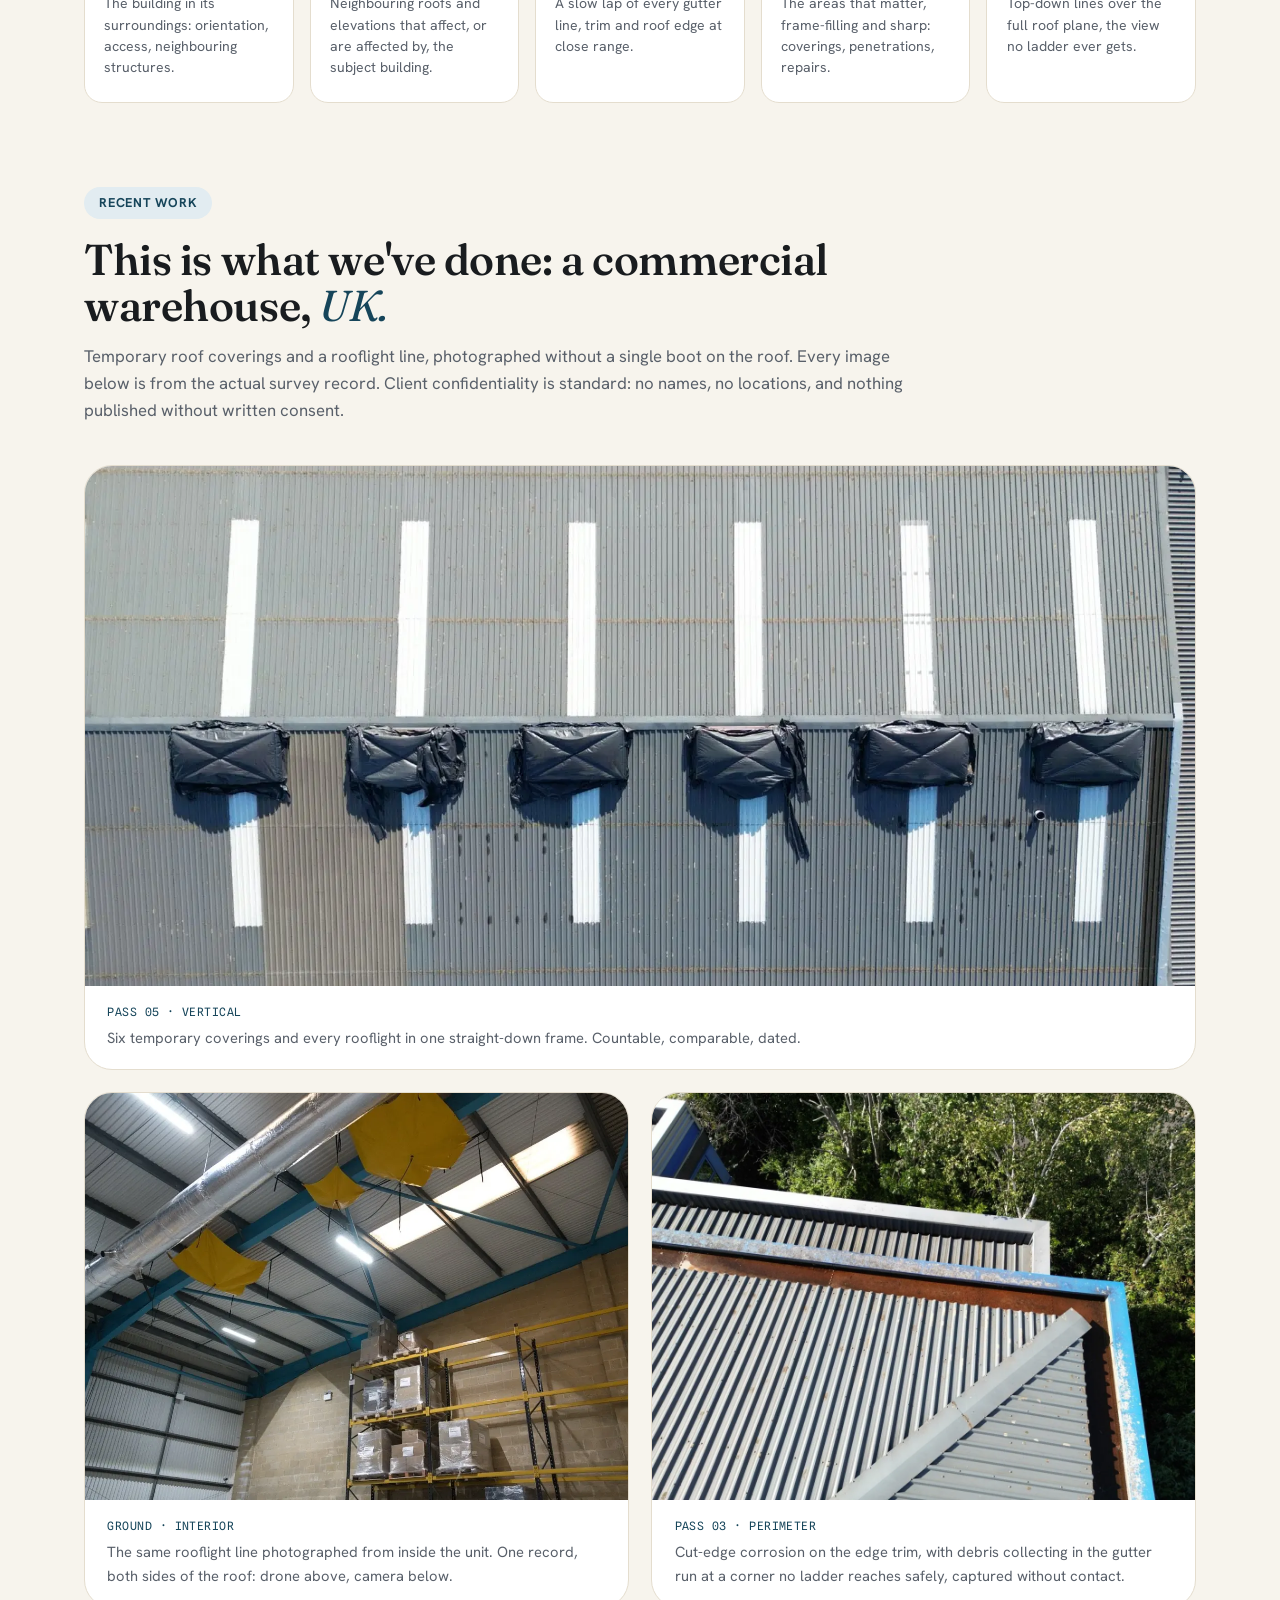
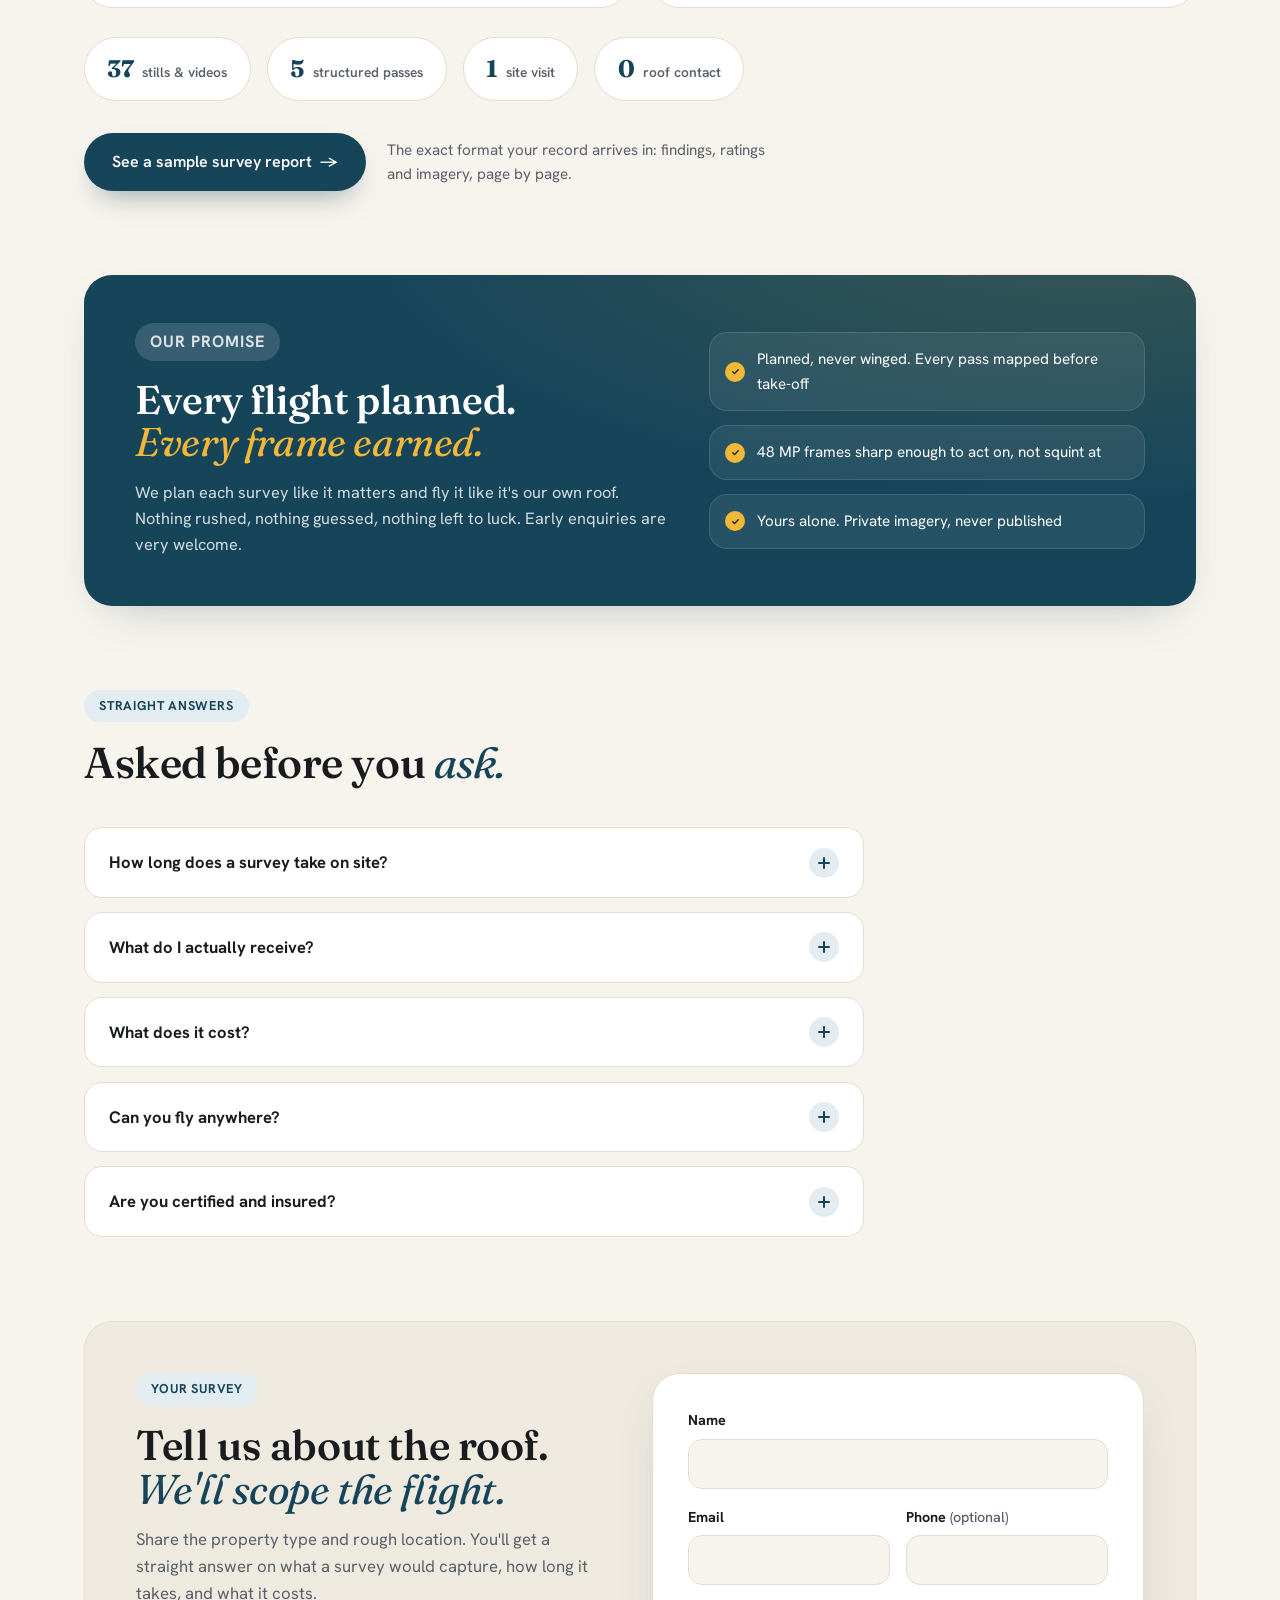
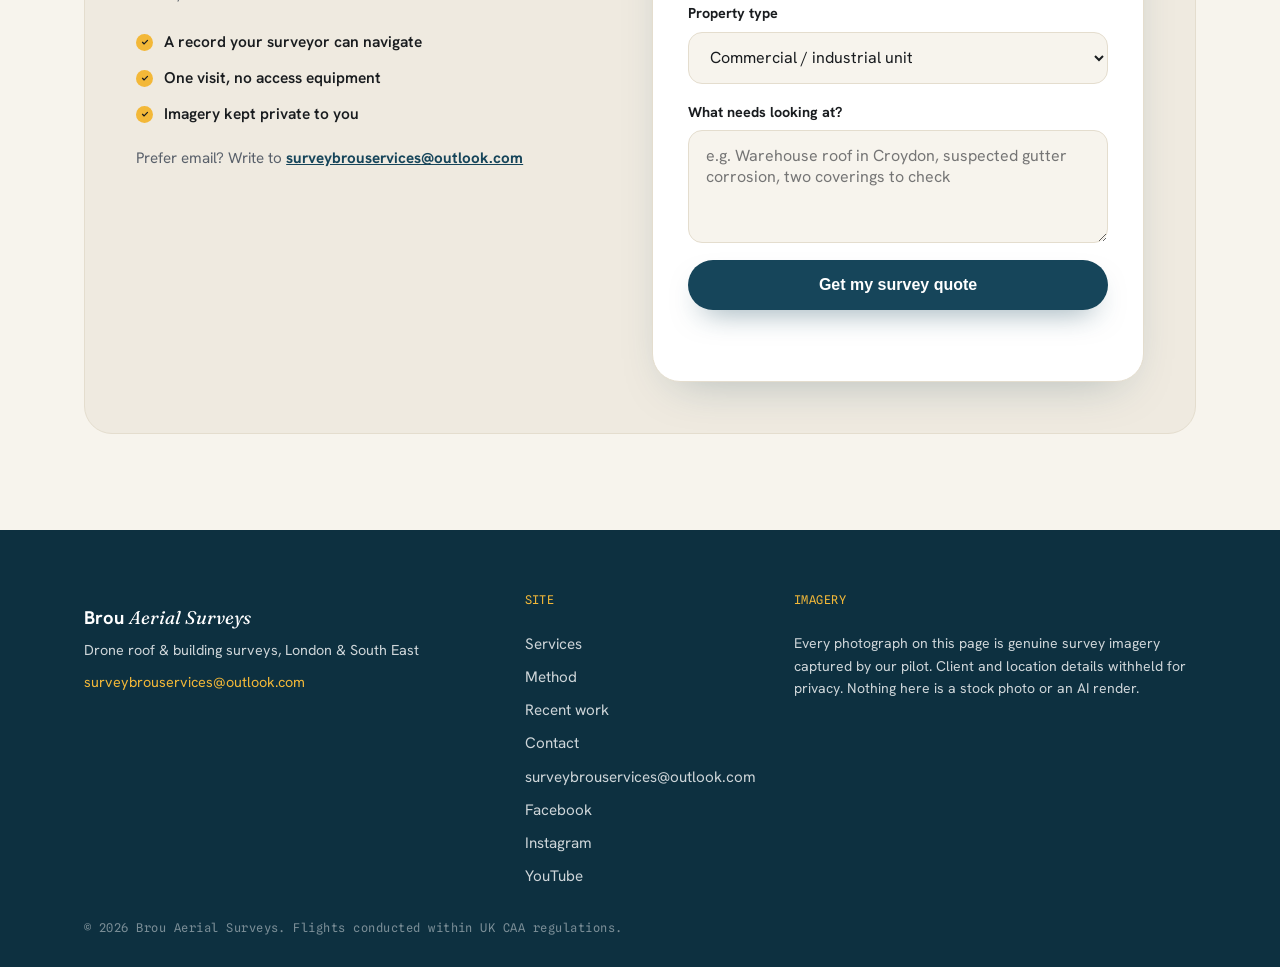
==== commit 7f611e20: "Copy: anonymise inspection location, drop quals from promise, strengthen F1 - Case study + sample re" ====
--- a/index.html
+++ b/index.html
@@ -4,7 +4,7 @@
   <meta charset="UTF-8" />
   <meta name="viewport" content="width=device-width, initial-scale=1.0, viewport-fit=cover" />
   <title>Brou Aerial Surveys | Drone roof &amp; building surveys, London &amp; South East</title>
-  <meta name="description" content="High-resolution drone surveys of roofs, gutters and hard-to-reach structures, turned into a clear photographic record organised by flight pass. No scaffold, no ladders, no roof contact." />
+  <meta name="description" content="Drone roof and building surveys across London and the South East. High-resolution stills and 4K video, organised into a clear photographic record." />
   <meta name="theme-color" content="#F7F4ED" />
   <meta property="og:type" content="website" />
   <meta property="og:url" content="https://brou-aerial-surveys.netlify.app/" />
@@ -227,7 +227,7 @@
     <section class="section casestudy" id="casestudy" aria-labelledby="case-title">
       <header class="section-head reveal">
         <p class="eyebrow">Recent work</p>
-        <h2 id="case-title">This is what we've done: a commercial warehouse, <em>South East England.</em></h2>
+        <h2 id="case-title">This is what we've done: a commercial warehouse, <em>UK.</em></h2>
         <p class="section-sub">Temporary roof coverings and a rooflight line, photographed without a single boot on the roof. Every image below is from the actual survey record. Client confidentiality is standard: no names, no locations, and nothing published without written consent.</p>
       </header>
       <figure class="case-figure case-wide reveal">
@@ -241,7 +241,7 @@
         </figure>
         <figure class="case-figure">
           <img loading="lazy" decoding="async" src="./assets/corner-edge.webp" alt="Drone photograph looking down at a roof corner showing corroded blue edge trim and gutter junctions" />
-          <figcaption><span class="mono">PASS 03 · PERIMETER</span> Cut edge corrosion visible on the edge trim and gutter junction, at a corner no ladder reaches safely, captured without contact.</figcaption>
+          <figcaption><span class="mono">PASS 03 · PERIMETER</span> Cut-edge corrosion on the edge trim, with debris collecting in the gutter run at a corner no ladder reaches safely, captured without contact.</figcaption>
         </figure>
       </div>
       <ul class="case-stats reveal" aria-label="Survey record contents">
@@ -262,7 +262,7 @@
         <div class="compliance-copy">
           <p class="eyebrow eyebrow-light">Our promise</p>
           <h2 id="compliance-title">Every flight planned.<br /><em>Every frame earned.</em></h2>
-          <p>We plan each survey like it matters and fly it like it's our own roof. Nothing rushed, nothing guessed, nothing left to luck. Pilot qualifications (A2 CoC and GVC) are in progress; bookings open on certification, and early enquiries are very welcome now.</p>
+          <p>We plan each survey like it matters and fly it like it's our own roof. Nothing rushed, nothing guessed, nothing left to luck. Early enquiries are very welcome.</p>
         </div>
         <ul class="compliance-list">
           <li>Planned, never winged. Every pass mapped before take-off</li>
